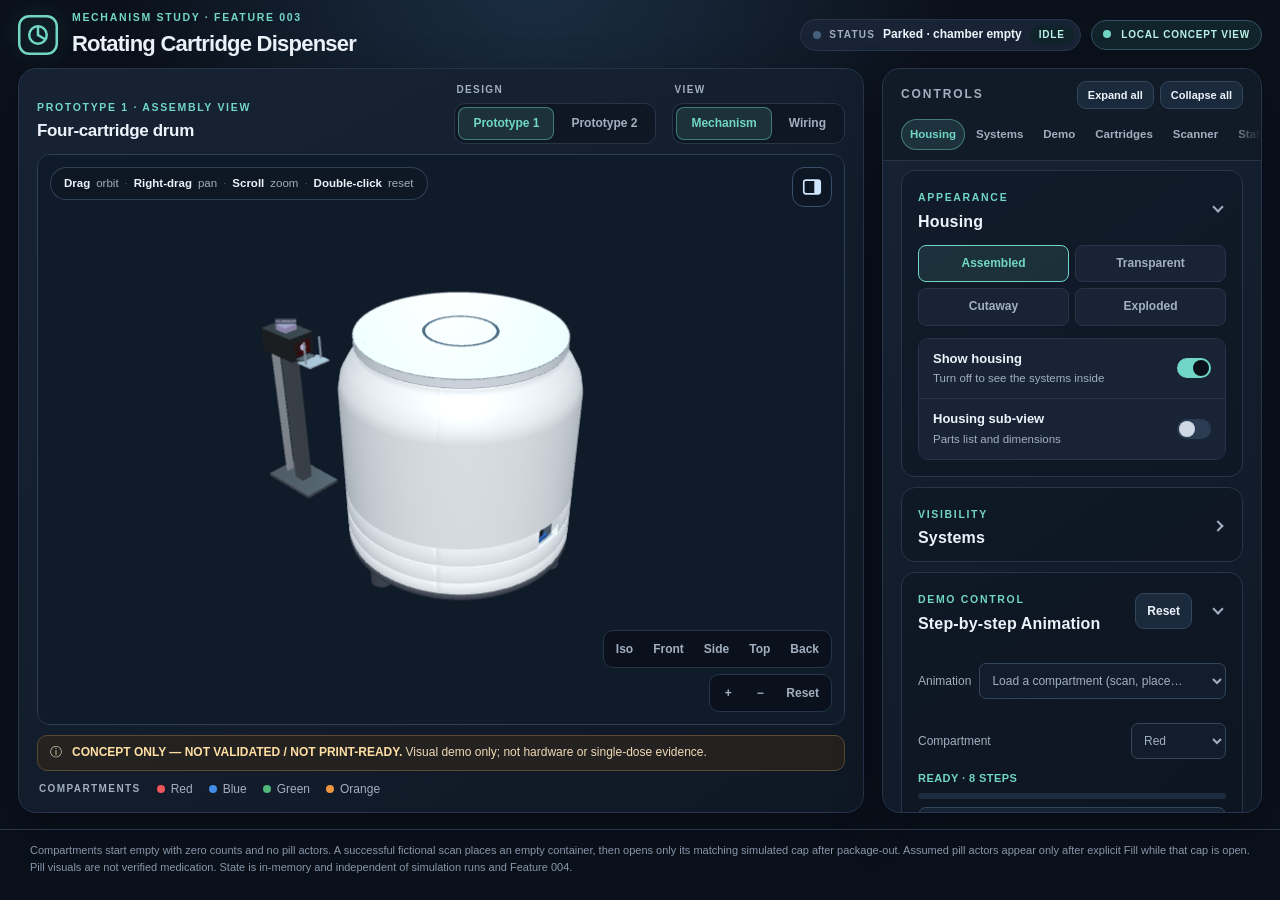
==== docs/visualizer/index.html @ a30efc35 "Refactor ring magazine UI and functionality - Removed the pocket size slider and associated elements" ====
<!doctype html>
<html lang="en">
<head>
  <meta charset="utf-8">
  <meta name="viewport" content="width=device-width, initial-scale=1">
  <meta name="theme-color" content="#101725">
  <title>Rotating Cartridge Dispenser — Concept Viewer</title>
  <link rel="stylesheet" href="styles.css">
  <link rel="stylesheet" href="overrides.css">
  <link rel="stylesheet" href="ui-polish.css">
  <script defer src="vendor/three-r128.min.js"></script>
  <script defer src="concept-data.js"></script>
  <script defer src="dimension-annotations.js"></script>
  <script defer src="demo-controller.js"></script>
  <script defer src="rotation-spec.js"></script>
  <script defer src="wiring-spec.js"></script>
  <script defer src="wiring-model.js"></script>
  <script defer src="wiring-3d.js"></script>
  <script defer src="wiring-layout3d.js"></script>
  <script defer src="ring-magazine.js"></script>
  <script defer src="reference-look.js"></script>
  <script defer src="app.js"></script>
  <script defer src="step-animations.js"></script>
  <script defer src="ring-ui.js"></script>
  <script defer src="ui-nav.js"></script>
</head>
<body>
  <header class="topbar">
    <div class="brand">
      <svg class="brand-mark" viewBox="0 0 32 32" aria-hidden="true"><rect x="1" y="1" width="30" height="30" rx="8" fill="none" stroke="currentColor" stroke-width="2"/><circle cx="16" cy="16" r="7" fill="none" stroke="currentColor" stroke-width="2"/><path d="M16 9v7l5 3" fill="none" stroke="currentColor" stroke-width="2" stroke-linecap="round"/></svg>
      <div><p class="eyebrow">MECHANISM STUDY · FEATURE 003</p><h1>Rotating Cartridge Dispenser</h1></div>
    </div>
    <div class="topbar-status">
      <span id="topStatus" class="status-chip" role="status" aria-label="Live simulation status"><i></i><span class="chip-label">Status</span><b id="topPhase">Parked</b><em id="topBusy">IDLE</em></span>
      <span class="live-badge"><i></i> LOCAL CONCEPT VIEW</span>
    </div>
  </header>
  <main class="layout">
    <section class="viewer card" aria-label="Interactive 3D dispenser scene">
      <div class="scene-heading"><div class="scene-title"><span class="eyebrow" id="protoEyebrow">PROTOTYPE 1 · ASSEMBLY VIEW</span><h2 id="protoTitle">Four-cartridge drum</h2></div><div class="scene-switches"><div class="switch-block"><span class="seg-caption" id="capDesign">Design</span><div class="seg-group proto-tabs" role="radiogroup" aria-labelledby="capDesign">
          <label class="seg"><input type="radio" name="designOpt" value="legacy" checked autocomplete="off"><span>Prototype 1</span></label>
          <label class="seg"><input type="radio" name="designOpt" value="ring" autocomplete="off"><span>Prototype 2</span></label>
        </div></div><div class="switch-block"><span class="seg-caption" id="capView">View</span><div class="seg-group view-modes" role="radiogroup" aria-labelledby="capView">
          <label class="seg"><input type="radio" name="viewMode" value="mechanism" checked autocomplete="off"><span>Mechanism</span></label>
          <label class="seg"><input type="radio" name="viewMode" value="wiring" autocomplete="off"><span>Wiring</span></label>
        </div></div></div></div>
      <div id="sceneHost" class="scene-host" role="img" aria-label="Three-dimensional concept showing four colored cartridges around a rotating drum">
        <span class="scene-hint" id="sceneHint"><b>Drag</b> orbit <i>·</i> <b>Right-drag</b> pan <i>·</i> <b>Scroll</b> zoom <i>·</i> <b>Double-click</b> reset</span>
        <button id="controlsToggle" class="view-toggle" type="button" aria-pressed="false" aria-label="Hide controls" title="Hide controls">
          <svg class="icon-hide" viewBox="0 0 24 24" aria-hidden="true"><rect x="3" y="4.5" width="18" height="15" rx="2.5" fill="none" stroke="currentColor" stroke-width="1.8"/><path d="M14.5 4.5h4.5a2 2 0 0 1 2 2v11a2 2 0 0 1-2 2h-4.5z" fill="currentColor"/></svg>
          <svg class="icon-show" viewBox="0 0 24 24" aria-hidden="true"><path d="M4 9V4h5M20 9V4h-5M4 15v5h5M20 15v5h-5" fill="none" stroke="currentColor" stroke-width="2" stroke-linecap="round" stroke-linejoin="round"/></svg>
        </button>
        <div id="camTools" class="cam-tools" role="toolbar" aria-label="Camera">
          <div class="cam-group" role="group" aria-label="Viewpoint">
            <button type="button" data-cam="iso" title="Isometric (1)">Iso</button>
            <button type="button" data-cam="front" title="Front (2)">Front</button>
            <button type="button" data-cam="side" title="Side (3)">Side</button>
            <button type="button" data-cam="top" title="Top (4)">Top</button>
            <button type="button" data-cam="back" title="Back (5)">Back</button>
          </div>
          <div class="cam-group" role="group" aria-label="Zoom">
            <button type="button" data-cam="in" title="Zoom in (+)" aria-label="Zoom in">+</button>
            <button type="button" data-cam="out" title="Zoom out (-)" aria-label="Zoom out">&minus;</button>
            <button type="button" data-cam="reset" title="Reset view (0)">Reset</button>
          </div>
        </div>
        <div id="wiringHud" class="wiring-hud" hidden>
          <div class="hud-head"><strong>ESP32-S3 wiring</strong><span id="wiringHudNote" class="hud-note"></span><button id="wiringHudToggle" class="hud-toggle" type="button" aria-expanded="true" aria-label="Collapse wiring panel" title="Collapse">&#9662;</button></div>
          <div class="hud-toggles">
            <label><input id="wireSignal" type="checkbox" checked autocomplete="off"> Signals</label>
            <label><input id="wireMotor" type="checkbox" checked autocomplete="off"> Motor cable</label>
            <label><input id="wirePower" type="checkbox" checked autocomplete="off"> 5 V / GND</label>
          </div>
          <ul id="wiringHudRows" class="hud-rows"></ul>
          <p class="hud-foot">Red +5 V · grey GND · hall OUT also has a 10 kΩ pull-up to 3V3</p>
        </div>
        <iframe id="wiringFrame" class="wiring-frame" title="Wiring diagram, live from the 3D viewer" hidden></iframe>
        <div id="webglFallback" class="fallback" hidden><strong>WebGL is unavailable</strong><p>Enable hardware acceleration or use a browser/device with WebGL support. The demo controls remain available, but the 3D scene cannot be rendered.</p></div>
      </div>
      <div class="concept-notice"><span aria-hidden="true">ⓘ</span><span><strong>CONCEPT ONLY — NOT VALIDATED / NOT PRINT-READY.</strong> Visual demo only; not hardware or single-dose evidence.</span></div>
      <div class="legend" aria-label="Supported empty compartment colors"><span><i class="dot red"></i>Red</span><span><i class="dot blue"></i>Blue</span><span><i class="dot green"></i>Green</span><span><i class="dot orange"></i>Orange</span></div>
    </section>
    <aside class="panel card" id="controlPanel" data-active="view" aria-label="Demo controls and status">
      <div class="panel-bar">
        <span class="panel-bar-title">Controls</span>
        <span class="panel-bar-actions"><button id="panelExpand" class="quiet-button" type="button">Expand all</button><button id="panelCollapse" class="quiet-button" type="button">Collapse all</button></span>
        <nav id="panelNav" class="panel-nav" aria-label="Jump to a control section"></nav>
      </div>
      <section class="control-section wiring-panel" id="wiringPanel" data-nav="Wiring" hidden>
        <div class="section-title"><div><span class="eyebrow">WIRING</span><h2>Systems</h2></div></div>
        <div class="seg-group wiring-styles" role="radiogroup" aria-label="Wiring view">
          <label class="seg"><input type="radio" name="wiringStyle" value="wiring3d" checked autocomplete="off"><span>In place 3D</span></label>
          <label class="seg"><input type="radio" name="wiringStyle" value="wiringlayout" autocomplete="off"><span>Layout 3D</span></label>
          <label class="seg"><input type="radio" name="wiringStyle" value="wiring2d" autocomplete="off"><span>2D diagram</span></label>
        </div>
        <div class="sys-toolbar"><span class="sys-hint">Choose the systems to follow</span><span class="sys-actions"><button id="wiringAll" class="quiet-button" type="button">All</button><button id="wiringNone" class="quiet-button" type="button">None</button></span></div>
        <div id="wiringSystems" class="sys-list" role="group" aria-label="Systems"></div>
        <div class="switch-list">
          <label class="switch-row" hidden><span><strong>Hide other wires</strong><small>On: unpicked wires disappear · Off: they stay faint. Parts always stay in place</small></span><input id="wiringHide" class="switch" type="checkbox" autocomplete="off" checked></label>
        </div>
      </section>
      <section class="control-section wiring-panel" id="wiringPins" data-nav="Pins" hidden>
        <div class="section-title"><div><span class="eyebrow">WIRING</span><h2>Pin table</h2></div><span id="wiringTableCount" class="count-badge"></span></div>
        <div class="pin-table-wrap"><table class="pin-table"><thead><tr><th>Pin</th><th>Signal</th><th>Connects to</th><th>Live</th></tr></thead><tbody id="pinTableRows"></tbody></table></div>
        <p class="small-note">Pins of the ticked systems only; the ESP32's power pins belong to Power supply. ASSUMED / NOT VALIDATED.</p>
      </section>
      <section class="control-section housing-section" data-nav="Housing">
        <div class="section-title"><div><span class="eyebrow">APPEARANCE</span><h2>Housing</h2></div></div>
        <div class="seg-group" role="radiogroup" aria-label="Housing view">
          <label class="seg"><input type="radio" name="housingModeOpt" value="assembled" checked autocomplete="off"><span>Assembled</span></label>
          <label class="seg"><input type="radio" name="housingModeOpt" value="transparent" autocomplete="off"><span>Transparent</span></label>
          <label class="seg"><input type="radio" name="housingModeOpt" value="cutaway" autocomplete="off"><span>Cutaway</span></label>
          <label class="seg"><input type="radio" name="housingModeOpt" value="exploded" autocomplete="off"><span>Exploded</span></label>
        </div>
        <div class="switch-list">
          <label class="switch-row"><span><strong>Show housing</strong><small>Turn off to see the systems inside</small></span><input id="housingVisible" class="switch" type="checkbox" checked autocomplete="off"></label>
          <label class="switch-row"><span><strong>Housing sub-view</strong><small>Parts list and dimensions</small></span><input id="housingOnlyToggle" class="switch" type="radio" name="subsystemView" autocomplete="off"></label>
        </div>
      </section>
      <section class="control-section ring-section" id="ringSection" data-nav="Ring" hidden>
        <div class="section-title"><div><span class="eyebrow" id="ringSectionEyebrow">PROTOTYPE 2</span><h2 id="ringSectionTitle">Ring magazine</h2></div></div>
        <div id="ringTools">
          <details class="how-details"><summary>How a ring turns</summary><p class="small-note">The stepper under the floor swings one arm. A carriage on the arm (servo S1) slides to the chosen ring and servo S2 lifts the pin up through that ring's curved slot in the floor, into a sealed channel under the ring's inner rim, never into a pill pocket. The pin pushes a drive tooth hanging under a divider and the ring rolls on its four balls, centred by PTFE-lined walls and clamped by its own lock pad when idle. The fixed pocket floor has no holes under the pockets, so each divider slides its pill (standing on edge, any size or shape) across the floor until it drops through the one exit hole into one chute and one cup. Refill goes through that ring's small hatch, so no ring is ever removed. ASSUMED / NOT VALIDATED.</p></details>
          <p id="pocketInfo" class="small-note"></p>
          <div class="switch-list">
            <label class="switch-row"><span><strong>Show bearings</strong><small>Fades the rings to 20% so the hub, balls, cage and pin slots show from above</small></span><input id="ringBearings" class="switch" type="checkbox" autocomplete="off"></label>
          </div>
          <p class="sub-title">Weight and stability (assumed masses)</p>
          <div class="readout-grid"><div><span>Total mass</span><strong id="stabMass">-</strong></div><div><span>Centre of mass above table</span><strong id="stabCom">-</strong></div><div><span>Rotating mass (limit 150 g)</span><strong id="stabRot">-</strong></div><div><span>Tips over at</span><strong id="stabTip">-</strong></div></div>
          <p class="sub-title">Refill (small hatch above the ring)</p>
          <button id="ringFillAll" class="primary-button wide" type="button">Refill all rings (one click)</button>
          <p id="ringGuide" class="small-note"></p>
          <div class="button-grid four-col" id="refillRings">
            <button class="color-button red" data-ring="0" type="button">Red</button><button class="color-button blue" data-ring="1" type="button">Blue</button><button class="color-button green" data-ring="2" type="button">Green</button><button class="color-button orange" data-ring="3" type="button">Orange</button>
          </div>
          <div class="rotation-buttons">
            <button id="ringOpenLid" class="secondary-button" type="button">Open hatch</button>
            <button id="ringLoad" class="secondary-button" type="button">Pour 1 pill</button>
            <button id="ringFill" class="secondary-button" type="button">Fill this ring</button>
            <button id="ringCloseLid" class="secondary-button" type="button">Close hatch</button>
          </div>
          <p id="ringRefillNote" class="small-note" aria-live="polite"></p>
        </div>
      </section>
      <section class="control-section systems-section" data-nav="Systems">
        <div class="section-title"><div><span class="eyebrow">VISIBILITY</span><h2>Systems</h2></div></div>
        <div class="switch-list">
          <label class="switch-row flip"><input id="mechanismToggle" type="checkbox" checked> Subsystem 1: Dispensing mechanism</label>
          <label class="switch-row flip sub"><input id="rotationOnlyToggle" type="radio" name="subsystemView" autocomplete="off"> Rotation mechanism</label>
          <label class="switch-row flip sub"><input id="mountOnlyToggle" type="radio" name="subsystemView" autocomplete="off"> Stepper mount</label>
          <label class="switch-row flip sub"><input id="compartmentOnlyToggle" type="radio" name="subsystemView" autocomplete="off"> Compartments &amp; decks</label>
          <label class="switch-row flip"><input id="scannerSubsystemToggle" type="checkbox" checked> Subsystem 2: Barcode scanner</label>
          <label class="switch-row flip"><input id="labelsToggle" type="checkbox" checked> Show labels</label>
          <label class="switch-row flip"><input id="dimensionsToggle" type="checkbox"> Show dimensions</label>
        </div>
        <input id="capsToggle" type="checkbox" checked hidden>
        <div class="part-filter" role="group" aria-label="Part types">
          <span class="part-filter-title">Part types</span>
          <label><input type="checkbox" name="partType" value="printed" autocomplete="off"> 3D-printed parts</label>
          <label><input type="checkbox" name="partType" value="electronic" autocomplete="off"> Electronic components</label>
        </div>
        <p class="small-note">Tick one or both to keep those parts solid and fade the rest. Nothing ticked shows every part. Deck plates, standoffs, bearings, screws and springs count as hardware.</p>
        <div id="printGroups" class="print-groups" hidden>
          <ul id="printGroupsList" class="rotation-parts"></ul>
          <p id="printJobInfo" class="small-note"></p>
          <button id="printPlatesBtn" class="secondary-button" type="button" aria-pressed="false">Show print plates</button>

          <div id="printDownloads" class="print-downloads">
            <div class="dl-head"><strong>Print files</strong><span class="dl-badge">STL &middot; mm</span></div>
            <p class="dl-note">Regenerated for the current flask design: round deck, S1/S2 levers, base tray with separate feet. Each part lists its supports, thin walls and fits in the manifest.</p>
            <p class="dl-warn"><b>NOT VALIDATED &middot; NOT PRINT-READY.</b> Nothing was printed or measured. Most parts need supports or bridging (listed per part in the manifest). Print the test coupons first.</p>
            <ul class="download-list">
              <li data-job="drum" data-coupons="C-2 C-3 C-6 C-7"><a class="dl-link" href="print/drum.stl" download><span class="dl-name">Drum</span><span class="dl-qty">&times;1</span></a></li>
              <li data-job="platform" data-coupons="C-1 C-5"><a class="dl-link" href="print/housing-platform.stl" download><span class="dl-name">Housing deck <em>print flipped</em></span><span class="dl-qty">&times;1</span></a></li>
              <li data-job="mount" data-coupons="C-4 C-5"><a class="dl-link" href="print/stepper-mount.stl" download><span class="dl-name">Stepper mount</span><span class="dl-qty">&times;1</span></a></li>
              <li data-job="base" data-coupons="C-4"><a class="dl-link" href="print/base-tray.stl" download><span class="dl-name">Base tray</span><span class="dl-qty">&times;1</span></a></li>
              <li data-job="feet" data-coupons=""><a class="dl-link" href="print/tray-foot.stl" download><span class="dl-name">Tray foot</span><span class="dl-qty">&times;3</span></a></li>
              <li data-job="shell" data-coupons=""><a class="dl-link" href="print/cylindrical-shell-right.stl" download><span class="dl-name">Cylindrical shell, right</span><span class="dl-qty">&times;1</span></a></li>
              <li data-job="shell" data-coupons=""><a class="dl-link" href="print/cylindrical-shell-back.stl" download><span class="dl-name">Cylindrical shell, back</span><span class="dl-qty">&times;1</span></a></li>
              <li data-job="shell" data-coupons=""><a class="dl-link" href="print/cylindrical-shell-left.stl" download><span class="dl-name">Cylindrical shell, left</span><span class="dl-qty">&times;1</span></a></li>
              <li data-job="lid" data-coupons=""><a class="dl-link" href="print/service-lid.stl" download><span class="dl-name">Service lid <em>print flipped</em></span><span class="dl-qty">&times;1</span></a></li>
              <li data-job="bracket" data-coupons=""><a class="dl-link" href="print/station-bracket.stl" download><span class="dl-name">Station bracket <em>print flipped</em></span><span class="dl-qty">&times;1</span></a></li>
              <li data-job="pin-lever" data-coupons="C-2"><a class="dl-link" href="print/pin-lever.stl" download><span class="dl-name">Pin lever</span><span class="dl-qty">&times;1</span></a></li>
              <li data-job="tongue-lever" data-coupons="C-2"><a class="dl-link" href="print/tongue-lever.stl" download><span class="dl-name">Tongue lever</span><span class="dl-qty">&times;1</span></a></li>
              <li data-job="tongue" data-coupons=""><a class="dl-link" href="print/tongue-gate.stl" download><span class="dl-name">Tongue gate</span><span class="dl-qty">&times;1</span></a></li>
              <li data-job="cam" data-coupons=""><a class="dl-link" href="print/pin-cam.stl" download><span class="dl-name">Pin cam <em>needs a support</em></span><span class="dl-qty">&times;1</span></a></li>
              <li data-job="cartridge" data-coupons="C-1"><a class="dl-link" href="print/cartridge.stl" download><span class="dl-name">Cartridge</span><span class="dl-qty">&times;4</span></a></li>
              <li data-job="cap" data-coupons=""><a class="dl-link" href="print/cap.stl" download><span class="dl-name">Cap</span><span class="dl-qty">&times;4</span></a></li>
              <li data-job="blade" data-coupons=""><a class="dl-link" href="print/slide-blade.stl" download><span class="dl-name">Slide blade</span><span class="dl-qty">&times;4</span></a></li>
            </ul>
            <strong id="printCouponsTitle" class="dl-sub">Test coupons &middot; print these first</strong>
            <ul class="download-list">
              <li data-coupon="C-1"><a class="dl-link coupon" href="print/coupon-c1-bearing-seat.stl" download><span class="dl-name"><i>C-1</i>Bearing seat</span></a></li>
              <li data-coupon="C-2"><a class="dl-link coupon" href="print/coupon-c2-rod-fit.stl" download><span class="dl-name"><i>C-2</i>Rod fit</span></a></li>
              <li data-coupon="C-3"><a class="dl-link coupon" href="print/coupon-c3-magnet-pocket.stl" download><span class="dl-name"><i>C-3</i>Magnet pocket</span></a></li>
              <li data-coupon="C-4"><a class="dl-link coupon" href="print/coupon-c4-mount-joint.stl" download><span class="dl-name"><i>C-4</i>Mount joint</span></a></li>
              <li data-coupon="C-5"><a class="dl-link coupon" href="print/coupon-c5-column-socket.stl" download><span class="dl-name"><i>C-5</i>Column socket</span></a></li>
              <li data-coupon="C-6"><a class="dl-link coupon" href="print/coupon-c6-clip-bend.stl" download><span class="dl-name"><i>C-6</i>Clip bend</span></a></li>
              <li data-coupon="C-7"><a class="dl-link coupon" href="print/coupon-c7-dbore-bond.stl" download><span class="dl-name"><i>C-7</i>D-bore bond</span></a></li>
            </ul>
            <div class="download-all"><a class="dl-btn" href="print/smart-dispenser-print-files.zip" download>All files (zip)</a><a class="dl-btn" href="print/print-manifest.json" download>Manifest</a></div>
            <details class="dl-details"><summary>How to correct the sizes</summary><p>Measure the printed coupons, then edit <code>scripts/print_profile.json</code> and run <code>python3 scripts/export_print_files.py</code> to regenerate the parts.</p></details>
          </div>
        </div>
        <div id="electronicGroups" class="print-groups" hidden>
          <strong class="electronic-title">Electronic components in this view</strong>
          <ul id="electronicList" class="electronic-list"></ul>
        </div>
      </section>
      <section class="control-section demo-section" data-nav="Demo">
        <div class="section-title"><div><span class="eyebrow">DEMO CONTROL</span><h2>Step-by-step Animation</h2></div><button id="resetBtn" class="quiet-button" type="button">Reset</button></div>
        <div id="stepAnim" class="step-anim">
          <label class="range-row" for="stepAnimSelect"><span>Animation</span><select id="stepAnimSelect" autocomplete="off"></select></label>
          <label id="stepAnimColorRow" class="range-row" for="stepAnimColor"><span>Compartment</span><select id="stepAnimColor" autocomplete="off"></select></label>
          <div class="step-progress"><span id="stepAnimCount">Ready</span><div class="step-bar" role="progressbar" aria-label="Animation progress" aria-valuemin="0" aria-valuemax="100" aria-valuenow="0"><i id="stepAnimBar"></i></div></div>
          <ol id="stepAnimSteps" class="step-list"></ol>
          <div class="step-controls">
            <button id="stepAnimBack" class="secondary-button" type="button">Back</button>
            <button id="stepAnimNext" class="primary-button" type="button">Start</button>
            <button id="stepAnimPlay" class="secondary-button" type="button">Play all</button>
            <button id="stepAnimRestart" class="secondary-button" type="button">Restart</button>
          </div>
          <label class="range-row" for="speedRange"><span>Playback speed</span><output id="speedOutput">1.0×</output><input id="speedRange" type="range" min="0.3" max="3" step="0.1" value="1"></label>
          <p id="stepAnimStatus" class="small-note" aria-live="polite"></p>
        </div>
        <p class="sub-title">Request a dispense (full run)</p>
        <div class="button-grid four-col">
          <button class="color-button red" data-dispense="red" type="button">Red</button><button class="color-button blue" data-dispense="blue" type="button">Blue</button><button class="color-button green" data-dispense="green" type="button">Green</button><button class="color-button orange" data-dispense="orange" type="button">Orange</button>
        </div>
        <div class="schedule-row"><label for="scheduleMode">Schedule</label><select id="scheduleMode"><option value="once">Run once</option><option value="repeat">Repeat until loaded inventory is depleted</option></select><button id="scheduleBtn" class="secondary-button" type="button">Run six-request schedule</button></div>
        <div id="rotationPanel" class="rotation-panel" hidden>
          <strong id="rotationPanelTitle">Rotation subsystem preview</strong>
          <div class="rotation-buttons"><button id="rotationSpin90" class="secondary-button" type="button">Index 90°</button><button id="rotationSpin360" class="secondary-button" type="button">Full turn</button><button id="rotationHome" class="secondary-button" type="button">Go home</button></div>
          <label class="range-row" for="rotationFade"><span>Other parts opacity</span><output id="rotationFadeOut">7%</output><input id="rotationFade" type="range" min="0" max="100" step="1" value="7" autocomplete="off"></label>
          <label id="ringFloorRow" class="switch-row" hidden><span><strong>Pocket floor</strong><small>Fixed plate under the rings. Turn off to see the arm and pin under it</small></span><input id="ringFloor" class="switch" type="checkbox" checked autocomplete="off"></label>
          <div class="readout-grid"><div><span>Drum angle</span><strong id="rotAngle">0.0°</strong></div><div><span>Half-steps (nominal 4096/rev)</span><strong id="rotSteps">0</strong></div><div><span>Hall sensor</span><strong id="rotHome">LOW · magnet at home</strong></div></div>
          <div id="removalFlow" class="service-flow" hidden>
            <label class="range-row" for="removalColor"><span>Compartment to remove</span><select id="removalColor"><option value="red">Red</option><option value="blue">Blue</option><option value="green" selected>Green</option><option value="orange">Orange</option></select></label>
            <div class="rotation-buttons"><button id="removalNext" class="secondary-button" type="button">Next step</button><button id="removalRestart" class="secondary-button" type="button">Restart</button></div>
            <label class="range-row" for="bladeSlide"><span>Slide the blade (closed to open)</span><output id="bladeOut">closed</output><input id="bladeSlide" type="range" min="0" max="100" step="1" value="0" autocomplete="off"></label>
            <div class="rotation-buttons"><button id="bladeToggle" class="secondary-button" type="button">Slide blade open</button></div>
            <ol id="removalSteps" class="service-steps"><li>Held on the deck by its clips</li><li>Pull up: the clips flex outward</li><li>Lift straight up and out</li><li>Lower it back: the clips snap over the ledges</li></ol>
            <p id="removalStatus" class="small-note">Concept only (ASSUMED / NOT_VALIDATED): press Next step to see how a compartment comes out.</p>
          </div>
          <ul id="rotationPartsList" class="rotation-parts"></ul>
          <p id="rotationNote" class="small-note">Other parts are ghosted. Click a part in the list or in the 3D view to show only its label; click it again to show all labels. Printed/bought labels, step count and sensor state are ASSUMED / NOT_VALIDATED concept values. The preview adds to the demo drum angle only while idle and never changes controller state.</p>
        </div>
        <label id="dimensionCategoryRow" class="dimension-category-row" for="dimensionCategory" hidden><span>Dimension group</span><select id="dimensionCategory"><option value="assembly">Assembly overview</option><option value="cartridge-channel-cap-red">Red cartridge/channel/cap</option><option value="cartridge-channel-cap-blue">Blue cartridge/channel/cap</option><option value="cartridge-channel-cap-green">Green cartridge/channel/cap</option><option value="cartridge-channel-cap-orange">Orange cartridge/channel/cap</option><option value="upper-blade-red">Red upper blade</option><option value="upper-blade-blue">Blue upper blade</option><option value="upper-blade-green">Green upper blade</option><option value="upper-blade-orange">Orange upper blade</option><option value="lower-tongue">Shared lower tongue</option><option value="pin-slot">Engagement pin</option><option value="pin-slot-red">Red pin slot</option><option value="actuator-linkage">Actuator linkage</option><option value="outlet-tray">Outlet &amp; tray</option></select></label>
        <p class="dimension-disclosure">Each 3D dimension has a measurement segment and its own guide line to the feature. Choose one group at a time to reduce clutter; provenance and caveats are listed here. Values are NOT VALIDATED or manufacturing tolerances. Missing dimensions remain unspecified.</p>
        <div id="dimensionDetails" class="dimension-details" hidden aria-live="polite"></div>
      </section>
      <section class="control-section cartridges-section" data-nav="Cartridges">
        <div class="section-title"><div><span class="eyebrow">EMPTY COMPARTMENTS · SCAN TO LOAD</span><h2>Cartridges &amp; caps</h2></div></div>
        <div id="cartridgeControls" class="cartridge-list"></div>
      </section>
      <section class="control-section scan-section" data-nav="Scanner">
        <div class="section-title"><div><span class="eyebrow">PACKAGE SCAN DEMO</span><h2>Barcode fixtures</h2></div></div>
        <p class="small-note">Starts with four empty compartments and zero pill actors. A unique RED/BLUE/GREEN/ORANGE fixture places an empty fictional container into its same-color slot; after package-out, only that lid opens. Rescan that matching code when the container has zero pills to reopen it for Fill, without placing another container. The single invalid-container example is refused and places nothing.</p>
        <div class="scanner-component-list" aria-label="Barcode scanner components shown in the main simulation"><strong>Scanner subsystem in the main scene</strong><span>Reader housing + optical point</span><span>Container guide rails</span><span>Fictional barcode package</span><span>Scan beam + local fixture status</span><span>Selected compartment cap</span></div>
        <div id="barcodeControls" class="barcode-list"></div>
        <p id="loadingNotice" class="small-note">All four supported compartments are empty, count zero, closed, and locked. No pill actors are shown; failed scans place nothing.</p>
      </section>
      <section class="control-section status-section" data-nav="Status" aria-live="polite" aria-atomic="false">
        <div class="section-title"><div><span class="eyebrow">LIVE STATUS</span><h2 id="phaseLabel">Parked</h2></div><span id="busyBadge" class="status-pill">IDLE</span></div>
        <div class="readout-grid"><div><span>Crank</span><strong id="servoStatus">180°</strong></div><div><span>Pin</span><strong id="pinStatus">UP</strong></div><div><span>Blade tip</span><strong id="bladeStatus">−5.2 mm</strong></div><div><span>Tongue edge</span><strong id="tongueStatus">+5.7 mm</strong></div><div><span>Tray</span><strong id="trayStatus">0 visual pills</strong></div><div><span>Actor</span><strong id="actorStatus">None — chamber empty</strong></div><div><span>Scanner</span><strong id="scannerStatus">Idle</strong></div></div>
        <div id="inventoryStatus" class="inventory-status"></div>
        <p id="scheduleStatus" class="small-note">Schedule: idle</p>
        <p id="scanStatus" class="small-note">Scanner ready.</p>
        <p id="rejectionStatus" class="rejection" role="status"></p>
      </section>
    </aside>
  </main>
  <footer>Compartments start empty with zero counts and no pill actors. A successful fictional scan places an empty container, then opens only its matching simulated cap after package-out. Assumed pill actors appear only after explicit Fill while that cap is open. Pill visuals are not verified medication. State is in-memory and independent of simulation runs and Feature 004.</footer>
</body>
</html>
---- docs/visualizer/styles.css ----
/* Offline app styles; deliberately no external imports. */
/* The main scanner/loading demo's supported palette is RED/BLUE/GREEN/ORANGE. */
/* The main scanner/loading demo's supported palette is RED/BLUE/GREEN/ORANGE. */
.green{--tone:#51b879}.orange{--tone:#ef963f}.dot.green{background:#51b879}.dot.orange{background:#ef963f}.inventory-chip i.green{background:#51b879}.inventory-chip i.orange{background:#ef963f}.scanner-component-list{display:grid;gap:4px;padding:10px 12px;margin:8px 0;border:1px solid #2b3a4f;border-radius:9px;background:#101a28;color:#b8c4d2;font-size:10px}.scanner-component-list strong{color:#ded5f4}.scanner-component-list span:before{content:'• ';color:#b99af7}.barcode-button.invalid-container-fixture{border-color:#a879e8;color:#d7b9ff}.barcode-button.invalid-container-fixture:hover{background:#302243}
.dimension-disclosure{margin:4px 0 0;color:#a1afc1;font-size:10px;line-height:1.35}.toggle-row label:has(#dimensionsToggle){color:#d6c7f4}.dimension-category-row{display:flex;align-items:center;gap:10px;margin-top:8px;color:#d6c7f4;font-size:11px}.dimension-category-row[hidden]{display:none}.dimension-category-row select{min-width:0;max-width:100%;padding:7px 9px;border:1px solid var(--line);border-radius:8px;background:var(--panel2);color:var(--text);font-size:11px}.dimension-details:not([hidden]){display:grid;grid-template-columns:repeat(2,minmax(0,1fr));gap:6px;margin-top:8px;max-height:220px;overflow:auto;padding-right:3px}.dimension-detail{min-width:0;padding:7px 8px;border:1px solid #33425a;border-radius:8px;background:#101a28}.dimension-detail strong{display:block;color:#b8f8ff;font-size:10px}.dimension-value{margin-top:2px;color:#f1f5fa;font-size:11px;font-weight:700;font-variant-numeric:tabular-nums}.dimension-source{margin-top:2px;color:#d6c7f4;font-size:9px;font-weight:700}.dimension-detail small{display:block;margin-top:2px;color:#a1afc1;font-size:9px;line-height:1.25;overflow-wrap:anywhere}@media(max-width:520px){.dimension-details:not([hidden]){grid-template-columns:1fr;max-height:180px}}
:root{color-scheme:dark;--bg:#0b111b;--panel:#131d2b;--panel2:#182436;--line:#26354a;--text:#edf3fa;--muted:#a1afc1;--accent:#71d6c6;--red:#ef555c;--blue:#438de8;--green:#51b879;--orange:#ef963f;font:15px/1.45 -apple-system,BlinkMacSystemFont,"Segoe UI",sans-serif}*{box-sizing:border-box}body{margin:0;min-height:100vh;background:radial-gradient(ellipse at 42% -10%,#1c3046 0,transparent 40%),var(--bg);color:var(--text)}button,input,select{font:inherit}button,select{color:inherit}button{cursor:pointer}.topbar{max-width:1500px;margin:auto;padding:26px 30px 22px;display:flex;justify-content:space-between;align-items:center;gap:16px}.topbar h1{font-size:clamp(23px,3vw,34px);letter-spacing:-.035em;margin:3px 0 0}.eyebrow{font-size:10px;letter-spacing:.16em;color:var(--accent);font-weight:800;margin:0}.live-badge,.status-pill{border:1px solid #355064;background:#12242b;color:#b8f2e6;border-radius:99px;padding:7px 11px;font-size:10px;font-weight:800;letter-spacing:.08em;white-space:nowrap}.live-badge i,.dot{display:inline-block;width:8px;height:8px;border-radius:50%;background:var(--accent);margin-right:7px}.layout{max-width:1500px;padding:0 30px 24px;margin:auto;display:grid;grid-template-columns:minmax(0,1.45fr) minmax(370px,.9fr);gap:18px;align-items:start}.card{background:linear-gradient(145deg,rgba(23,35,52,.97),rgba(15,24,37,.98));border:1px solid var(--line);border-radius:18px;box-shadow:0 18px 45px #02060d66}.viewer{padding:20px;position:sticky;top:16px}.scene-heading,.section-title{display:flex;justify-content:space-between;align-items:center;gap:12px}.scene-heading h2,.section-title h2{font-size:17px;margin:3px 0 0;letter-spacing:-.02em}.scene-hint{font-size:11px;color:var(--muted)}.scene-host{height:min(68vh,690px);min-height:430px;margin:14px 0 12px;overflow:hidden;border:1px solid #2c4056;border-radius:13px;background:radial-gradient(ellipse at center,#253b52,#111c2a 67%,#0e1723);position:relative;touch-action:none}.scene-host canvas{display:block;width:100%;height:100%;outline:none}.fallback{position:absolute;inset:0;display:grid;align-content:center;justify-items:center;text-align:center;padding:30px;color:var(--text);background:#101a28}.fallback strong{font-size:20px}.fallback p{max-width:440px;color:var(--muted)}.concept-notice{display:flex;gap:10px;padding:11px 13px;border:1px solid #66513a;background:#2d261d;border-radius:10px;font-size:11px;line-height:1.55;color:#f0d9b7}.concept-notice strong{color:#ffdfa3}.legend{display:flex;gap:19px;flex-wrap:wrap;padding:14px 2px 1px;color:var(--muted);font-size:11px}.dot{margin:0 6px 0 0;vertical-align:middle}.red{--tone:var(--red)}.blue{--tone:var(--blue)}.dot.red{background:var(--red)}.dot.blue{background:var(--blue)}.panel{padding:4px 18px}.control-section{padding:17px 0;border-bottom:1px solid var(--line)}.control-section:last-child{border:0}.section-title{margin-bottom:12px}.quiet-button,.secondary-button,.color-button,.mini-button{border:1px solid #34465c;background:#1a293c;border-radius:8px;padding:8px 11px;transition:background .15s,border-color .15s,transform .15s}.quiet-button:hover,.secondary-button:hover,.mini-button:hover{background:#253a52;border-color:#56708c}.quiet-button{font-size:11px}.button-grid{display:grid;gap:8px}.four-col{grid-template-columns:repeat(4,1fr)}.color-button{border-color:color-mix(in srgb,var(--tone) 55%,#34465c);background:color-mix(in srgb,var(--tone) 15%,#172334);color:#fff;font-weight:750}.color-button:hover{background:color-mix(in srgb,var(--tone) 30%,#172334);transform:translateY(-1px)}.schedule-row{margin-top:11px;display:grid;grid-template-columns:auto minmax(100px,1fr) auto;align-items:center;gap:8px;font-size:11px;color:var(--muted)}select{background:#121d2b;border:1px solid #34465c;border-radius:7px;padding:8px;min-width:0}.secondary-button{font-size:11px;font-weight:700}.range-row{display:grid;grid-template-columns:1fr auto;gap:8px;align-items:center;margin-top:16px;font-size:11px;color:var(--muted)}.range-row output{color:var(--accent);font-weight:800}.range-row input{grid-column:1/-1;width:100%;accent-color:var(--accent)}.toggle-row{display:flex;gap:20px;margin-top:12px;font-size:11px;color:var(--muted)}input[type=checkbox]{accent-color:var(--accent);vertical-align:-2px}.cartridge-list,.barcode-list{display:grid;gap:8px}.cartridge-row{display:grid;grid-template-columns:minmax(85px,1fr) auto auto;align-items:center;gap:7px;padding:8px 9px;background:#111b29;border:1px solid #243449;border-radius:9px}.cartridge-name{font-size:12px;font-weight:750}.cartridge-meta{display:block;font-size:10px;color:var(--muted);font-weight:400}.mini-button{padding:6px 8px;font-size:10px}.mini-button:focus-visible,button:focus-visible,select:focus-visible,input:focus-visible{outline:2px solid #91f0de;outline-offset:2px}.barcode-list{grid-template-columns:1fr 1fr}.barcode-button{text-align:left;font-variant-numeric:tabular-nums;font-size:10px}.small-note{font-size:10px;color:var(--muted);margin:0 0 8px}.status-pill{font-size:9px}.readout-grid{display:grid;grid-template-columns:repeat(3,1fr);gap:7px}.readout-grid div{padding:9px;background:#101a28;border:1px solid #233247;border-radius:8px;min-width:0}.readout-grid span{display:block;color:var(--muted);font-size:9px;text-transform:uppercase;letter-spacing:.07em}.readout-grid strong{display:block;font-size:12px;margin-top:3px;white-space:nowrap;overflow:hidden;text-overflow:ellipsis}.inventory-status{display:grid;grid-template-columns:repeat(2,1fr);gap:6px;margin-top:8px}.inventory-chip{padding:7px 8px;background:#101a28;border-radius:7px;font-size:10px;color:#dbe5f0}.inventory-chip i{display:inline-block;width:7px;height:7px;background:var(--tone);border-radius:50%;margin-right:6px}.rejection{color:#ffbf87;min-height:15px;font-size:10px;margin:8px 0 0}footer{max-width:1500px;padding:0 30px 25px;margin:auto;color:#8797aa;font-size:10px}button:disabled{opacity:.5;cursor:not-allowed}@media(max-width:1020px){.layout{grid-template-columns:minmax(0,1fr) minmax(340px,.85fr);padding-inline:18px}.topbar{padding-inline:18px}.viewer{padding:15px}.scene-host{height:58vh;min-height:380px}}@media(max-width:760px){.topbar{padding:19px 15px 15px;align-items:flex-start}.topbar h1{font-size:23px}.live-badge{font-size:8px;padding:6px 8px}.layout{display:flex;flex-direction:column;padding:0 12px 17px;gap:12px}.viewer,.panel{width:100%}.viewer{position:static;padding:13px}.scene-heading h2{font-size:16px}.scene-hint{font-size:9px}.scene-host{height:54vh;min-height:340px;max-height:520px;margin-top:10px}.panel{padding-inline:14px}.control-section{padding:14px 0}.schedule-row{grid-template-columns:1fr 1fr}.schedule-row label{grid-column:1}.schedule-row select{grid-column:2}.schedule-row button{grid-column:1/-1}footer{padding:0 15px 20px}.concept-notice{font-size:10px}}@media(max-width:390px){.four-col{gap:5px}.color-button{padding:8px 4px;font-size:12px}.scene-host{min-height:310px}.cartridge-row{grid-template-columns:minmax(80px,1fr) auto auto;gap:5px}.mini-button{padding:6px 5px;font-size:9px}.readout-grid{grid-template-columns:repeat(2,1fr)}}@media(prefers-reduced-motion:reduce){*,*::before,*::after{scroll-behavior:auto!important;transition-duration:.01ms!important}}
---- docs/visualizer/overrides.css ----
/* Native hidden state must win over the visual fallback layout. */
[hidden] {
  display: none !important;
}

#sceneHost canvas {
  position: absolute;
  inset: 0;
  z-index: 0;
}

#webglFallback {
  z-index: 2;
}

.toggle-row {
  flex-wrap: wrap;
  row-gap: 8px;
}

.scanner-component-list {
  display: grid;
  grid-template-columns: repeat(2, minmax(0, 1fr));
  gap: 6px 10px;
  margin: 10px 0 12px;
  padding: 10px;
  border: 1px solid #2c3d52;
  border-radius: 10px;
  background: #101a28;
  color: #aab7c8;
  font-size: 10px;
}

.scanner-component-list strong {
  grid-column: 1 / -1;
  color: #e5d8ff;
  font-size: 10px;
}

.scanner-component-list span::before {
  content: "•";
  margin-right: 6px;
  color: #b99af7;
}

@media (max-width: 520px) {
  .scanner-component-list {
    grid-template-columns: 1fr;
  }
}

.mini-button:disabled {
  cursor: not-allowed;
  opacity: 0.48;
}

.barcode-button {
  min-height: 36px;
  overflow-wrap: anywhere;
  text-align: left;
}

.toggle-row > label {
  flex-basis: 100%;
}

.toggle-row > label:has(input:disabled) {
  opacity: 0.45;
  cursor: not-allowed;
}

.toggle-sub {
  flex-basis: 100%;
  margin-top: -2px;
  padding-left: 22px;
  color: #9fd8ff;
}

.rotation-panel {
  margin: 10px 0 0;
  padding: 10px;
  border: 1px solid #2c4a63;
  border-radius: 10px;
  background: #101a28;
  font-size: 11px;
}

.rotation-buttons {
  display: grid;
  grid-template-columns: repeat(3, minmax(0, 1fr));
  gap: 6px;
  margin: 8px 0;
}

.rotation-parts {
  display: grid;
  grid-template-columns: repeat(2, minmax(0, 1fr));
  gap: 4px 10px;
  margin: 10px 0 6px;
  padding: 0;
  list-style: none;
  color: #c3d0df;
}

.rot-kind {
  display: inline-block;
  min-width: 44px;
  margin-right: 4px;
  padding: 0 5px;
  border-radius: 6px;
  font-size: 9px;
  text-align: center;
  text-transform: uppercase;
  color: #08111b;
}

.rot-kind.printed { background: #4fc3f7; }
.rot-kind.bought { background: #7ee08a; }

.rot-part {
  width: 100%;
  padding: 3px 4px;
  border: 1px solid transparent;
  border-radius: 6px;
  background: none;
  color: inherit;
  font: inherit;
  text-align: left;
  cursor: pointer;
}

.rot-part:hover { border-color: #34465c; }

.dimension-detail[data-dim] {
  cursor: pointer;
  border: 1px solid transparent;
  border-radius: 8px;
}

.dimension-detail[data-dim]:hover,
.dimension-detail[data-dim]:focus-visible,
.dimension-detail[data-dim].selected {
  border-color: #ffb300;
  background: #2a2312;
  outline: none;
}
.rot-part.selected { border-color: #9fd8ff; background: #1a293c; color: #fff; }

@media (max-width: 520px) {
  .rotation-parts { grid-template-columns: 1fr; }
}

/* Fit-to-window layout: the scene takes all free height beside the controls, which scroll inside their own column. */
@media (min-width: 1021px) and (min-height: 620px) {
  body {
    display: flex;
    flex-direction: column;
    height: 100vh;
    min-height: 0;
    overflow: hidden;
  }

  .topbar {
    flex: none;
    max-width: none;
    width: 100%;
    box-sizing: border-box;
    padding: 10px 18px 8px;
  }

  .topbar h1 {
    font-size: 22px;
  }

  .layout {
    flex: 1 1 auto;
    min-height: 0;
    max-width: none;
    width: 100%;
    box-sizing: border-box;
    padding: 0 18px 14px;
    grid-template-columns: minmax(0, 1fr) clamp(380px, 28vw, 460px);
    align-items: stretch;
  }

  .viewer {
    position: static;
    display: flex;
    flex-direction: column;
    min-height: 0;
    padding: 14px 18px;
  }

  .scene-host {
    flex: 1 1 auto;
    height: auto;
    min-height: 0;
    max-height: none;
    margin: 10px 0;
  }

  .panel {
    min-height: 0;
    overflow-y: auto;
  }
}

@media (max-width: 1020px), (max-height: 619px) {
  .scene-host {
    height: 66vh;
    min-height: 420px;
    max-height: none;
  }
}

.view-toggle {
  position: absolute;
  top: 12px;
  right: 12px;
  z-index: 3;
  display: grid;
  place-items: center;
  width: 40px;
  height: 40px;
  padding: 0;
  border: 1px solid #3a5068;
  border-radius: 12px;
  background: rgba(14, 23, 35, 0.82);
  color: #cfe6ff;
  cursor: pointer;
}

.view-toggle:hover,
.view-toggle:focus-visible {
  border-color: #9fd8ff;
  color: #fff;
  outline: none;
}

.view-toggle svg {
  grid-area: 1 / 1;
  width: 22px;
  height: 22px;
}

.view-toggle .icon-show,
body.controls-hidden .view-toggle .icon-hide {
  display: none;
}

body.controls-hidden .view-toggle .icon-show {
  display: block;
}

/* Controls hidden: the whole screen is the 3D simulation. */
body.controls-hidden {
  height: 100vh;
  overflow: hidden;
}

body.controls-hidden > :not(main) {
  display: none;
}

body.controls-hidden .panel,
body.controls-hidden .scene-heading,
body.controls-hidden .legend {
  display: none;
}

body.controls-hidden .layout,
body.controls-hidden .viewer {
  position: fixed;
  inset: 0;
  display: block;
  width: auto;
  max-width: none;
  margin: 0;
  padding: 0;
  border: 0;
  border-radius: 0;
  background: none;
  box-shadow: none;
}

body.controls-hidden .scene-host {
  position: fixed;
  inset: 0;
  width: auto;
  height: auto;
  min-height: 0;
  max-height: none;
  margin: 0;
  border: 0;
  border-radius: 0;
}

/* The concept-only disclosure stays visible as a small badge. */
body.controls-hidden .concept-notice {
  position: fixed;
  left: 12px;
  bottom: 12px;
  z-index: 4;
  max-width: min(560px, 70vw);
  margin: 0;
  padding: 6px 10px;
  font-size: 11px;
}
.rotation-panel [hidden] { display: none !important; }
.service-flow { display: grid; gap: 8px; }
.service-steps { margin: 0; padding-left: 20px; font-size: 12px; }
.service-steps li { opacity: .55; }
.service-steps li.done { opacity: .8; text-decoration: line-through; }
.service-steps li.current { opacity: 1; font-weight: 700; }

.step-anim { display: grid; gap: 8px; margin-bottom: 4px; }
.step-anim select option:disabled { color: #7d8a9c; }
.sub-title { margin: 10px 0 4px; font-size: 12px; font-weight: 700; color: var(--muted); letter-spacing: .04em; text-transform: uppercase; }

.primary-button { border: 1px solid #5fcfbd; background: #2a7f74; color: #f2fffc; border-radius: 8px; padding: 8px 11px; font-size: 12px; font-weight: 800; transition: background .15s, transform .15s; }
.primary-button:hover:not(:disabled) { background: #339a8c; }
.primary-button:disabled, .secondary-button:disabled { cursor: not-allowed; opacity: .45; }
.step-controls { display: grid; grid-template-columns: 1fr 1.7fr 1.2fr 1fr; gap: 6px; }
@media (max-width: 520px) { .step-controls { grid-template-columns: 1fr 1fr; } }
.step-progress { display: grid; gap: 6px; margin-top: 4px; }
.step-progress span { font-size: 11px; font-weight: 800; letter-spacing: .04em; text-transform: uppercase; color: var(--accent); }
.step-bar { height: 6px; border-radius: 3px; background: #1d2b3e; overflow: hidden; }
.step-bar i { display: block; height: 100%; width: 0; border-radius: 3px; background: var(--accent); transition: width .12s linear; }
.step-list { display: grid; gap: 4px; margin: 0; padding: 0; list-style: none; max-height: 340px; overflow-y: auto; }
.step-list li { display: grid; grid-template-columns: 24px 1fr; gap: 8px; align-items: start; padding: 6px 8px; border: 1px solid transparent; border-radius: 8px; font-size: 12px; color: var(--muted); }
.step-list .step-num { display: grid; place-items: center; width: 22px; height: 22px; border-radius: 50%; border: 1px solid #34465c; background: #172335; font-size: 11px; font-weight: 800; }
.step-list .step-body strong { display: block; font-weight: 700; }
.step-list .step-body small { display: block; margin-top: 2px; font-size: 11px; line-height: 1.35; color: #b9c6d6; }
.step-list li.done { color: #cfe9e4; }
.step-list li.done .step-num { background: #2a7f74; border-color: #5fcfbd; color: #f2fffc; }
.step-list li.next { border-color: #34465c; background: #172335; color: var(--text); }
.step-list li.playing { border-color: #5fcfbd; background: #14312f; color: var(--text); }
.step-list li.playing .step-num { background: var(--accent); border-color: var(--accent); color: #07211d; }
.step-controls button[aria-disabled="true"] { opacity: .45; cursor: not-allowed; }

.rotation-parts .print-heading { grid-column: 1 / -1; margin-top: 6px; padding-left: 8px; border-left: 4px solid; font-size: 12px; font-weight: 800; }
.rotation-parts .print-heading.one { border-color: #4fc3f7; color: #9fdcf7; }
.rotation-parts .print-heading.separate { border-color: #ffb347; color: #ffd08a; }
.rotation-parts .print-sub { grid-column: 1 / -1; margin: -2px 0 2px; padding-left: 12px; font-size: 11px; color: var(--muted); }
.rot-part.print-job.one { border-left: 3px solid #4fc3f7; }
.rot-part.print-job.separate { border-left: 3px solid #ffb347; }

.part-filter { display: flex; flex-wrap: wrap; gap: 6px 14px; align-items: center; margin-top: 12px; padding-top: 10px; border-top: 1px solid var(--line); font-size: 12px; }
.part-filter-title { flex-basis: 100%; font-size: 11px; font-weight: 800; letter-spacing: .04em; text-transform: uppercase; color: var(--muted); }
.part-filter label { display: inline-flex; gap: 6px; align-items: center; }
.print-groups { display: grid; gap: 6px; margin-top: 8px; }

.rot-part.print-job { display: grid; gap: 2px; text-align: left; }
.rot-part.print-job small { font-size: 11px; color: var(--muted); font-weight: 400; }
.rotation-parts:has(.print-job) { grid-template-columns: 1fr; }
.electronic-title { font-size: 12px; }
.electronic-list { margin: 0; padding-left: 18px; font-size: 12px; columns: 2; }

.print-downloads { display: grid; gap: 8px; margin-top: 12px; padding: 12px; border: 1px solid var(--line); border-radius: 12px; background: var(--panel2); }
.dl-head { display: flex; align-items: center; justify-content: space-between; gap: 8px; }
.dl-head strong { font-size: 13px; letter-spacing: .02em; }
.dl-badge { padding: 2px 8px; border: 1px solid var(--line); border-radius: 999px; font-size: 10px; font-weight: 800; letter-spacing: .06em; color: var(--muted); }
.dl-warn { margin: 0; padding: 7px 9px; border-left: 3px solid #ffb347; border-radius: 6px; background: rgba(255, 179, 71, .08); font-size: 11px; line-height: 1.4; color: #e8d3ad; }
.dl-warn b { color: #ffd08a; }
.dl-sub { margin-top: 2px; font-size: 10px; font-weight: 800; letter-spacing: .06em; text-transform: uppercase; color: var(--muted); }
.download-list { list-style: none; margin: 0; padding: 0; display: grid; gap: 4px; }
.dl-link, .dl-btn { --dl-icon: url("data:image/svg+xml,%3Csvg xmlns='http://www.w3.org/2000/svg' viewBox='0 0 24 24' fill='none' stroke='black' stroke-width='2' stroke-linecap='round' stroke-linejoin='round'%3E%3Cpath d='M12 3v12'/%3E%3Cpath d='m7 11 5 5 5-5'/%3E%3Cpath d='M4 20h16'/%3E%3C/svg%3E"); }
.dl-link { display: flex; align-items: center; gap: 9px; padding: 7px 10px; border: 1px solid var(--line); border-radius: 8px; background: var(--panel); color: var(--text); font-size: 12px; font-weight: 600; text-decoration: none; transition: border-color .15s, background .15s; }
.dl-link::before, .dl-btn::before { content: ""; flex: none; width: 15px; height: 15px; background: var(--accent); -webkit-mask: var(--dl-icon) center / contain no-repeat; mask: var(--dl-icon) center / contain no-repeat; }
.dl-link:hover, .dl-link:focus-visible { border-color: var(--accent); background: #1a2b3d; outline: none; }
.dl-name { flex: 1; min-width: 0; }
.dl-name em { margin-left: 6px; font-style: normal; font-weight: 400; font-size: 11px; color: var(--muted); }
.dl-name i { display: inline-block; min-width: 28px; margin-right: 6px; font-style: normal; font-weight: 800; color: #ffd08a; }
.dl-qty { padding: 1px 7px; border-radius: 999px; background: rgba(113, 214, 198, .12); color: var(--accent); font-size: 11px; font-weight: 800; }
.dl-link.coupon { padding: 5px 10px; font-weight: 500; }
.download-all { display: flex; flex-wrap: wrap; gap: 6px; }
.dl-btn { display: inline-flex; align-items: center; gap: 7px; padding: 7px 12px; border: 1px solid var(--line); border-radius: 8px; background: var(--panel); color: var(--text); font-size: 12px; font-weight: 700; text-decoration: none; }
.dl-btn:hover, .dl-btn:focus-visible { border-color: var(--accent); outline: none; }
.dl-details { font-size: 11px; color: var(--muted); }
.dl-details summary { cursor: pointer; }
.dl-details p { margin: 6px 0 0; line-height: 1.5; }
.print-downloads code { font-size: 11px; color: var(--text); }
.print-downloads [hidden] { display: none; }

/* Housing section: segmented view picker and switch rows */
.seg-group { display: grid; grid-template-columns: repeat(2, 1fr); gap: 6px; }
.seg { position: relative; display: flex; align-items: center; justify-content: center; padding: 9px 10px; border: 1px solid var(--line); border-radius: 8px; background: var(--panel2); color: var(--muted); font-size: 12px; font-weight: 700; cursor: pointer; transition: border-color .15s, background .15s, color .15s; }
.seg input { position: absolute; inset: 0; width: 100%; height: 100%; margin: 0; opacity: 0; cursor: pointer; }
.seg:hover { border-color: #3a4f6b; color: var(--text); }
.seg:has(input:checked) { border-color: var(--accent); background: rgba(113, 214, 198, .12); color: var(--accent); }
.seg:has(input:focus-visible) { outline: 2px solid var(--accent); outline-offset: 2px; }
.switch-list { margin-top: 12px; border: 1px solid var(--line); border-radius: 10px; overflow: hidden; }
.switch-row { display: flex; justify-content: space-between; align-items: center; gap: 12px; padding: 10px 12px; background: var(--panel2); cursor: pointer; transition: background .15s; }
.switch-row + .switch-row { border-top: 1px solid var(--line); }
.switch-row:hover { background: #1d2c42; }
.switch-row strong { display: block; font-size: 12px; color: var(--text); }
.switch-row small { display: block; margin-top: 2px; font-size: 10px; color: var(--muted); }
.switch-row > input { appearance: none; -webkit-appearance: none; flex: none; position: relative; width: 34px; height: 20px; margin: 0; border-radius: 999px; background: #2a3b52; cursor: pointer; transition: background .15s; }
.switch-row > input::after { content: ""; position: absolute; top: 2px; left: 2px; width: 16px; height: 16px; border-radius: 50%; background: #cfd9e6; transition: transform .15s, background .15s; }
.switch-row > input:checked { background: var(--accent); }
.switch-row > input:checked::after { transform: translateX(14px); background: #0b111b; }
.switch-row > input:focus-visible { outline: 2px solid var(--accent); outline-offset: 2px; }

/* Systems section: same switch rows, indented sub-views, chip filters */
.switch-row.sub { padding-left: 28px; background: #16222f; }
.switch-row.sub strong { font-weight: 600; color: #9fd8ff; }
.switch-row:has(input:disabled) { opacity: .45; cursor: not-allowed; }
.part-filter { gap: 8px; }
.part-filter label { padding: 6px 12px; border: 1px solid var(--line); border-radius: 999px; background: var(--panel2); color: var(--muted); font-size: 11px; font-weight: 700; cursor: pointer; transition: border-color .15s, background .15s, color .15s; }
.part-filter label:hover { border-color: #3a4f6b; color: var(--text); }
.part-filter label:has(input:checked) { border-color: var(--accent); background: rgba(113, 214, 198, .12); color: var(--accent); }
.part-filter label input { position: absolute; opacity: 0; width: 0; height: 0; }
.part-filter label:has(input:focus-visible) { outline: 2px solid var(--accent); outline-offset: 2px; }
.part-filter label { position: relative; }
.switch-row.flip { flex-direction: row-reverse; justify-content: space-between; font-size: 12px; font-weight: 700; color: var(--text); }
.switch-row.flip.sub { font-weight: 600; color: #9fd8ff; }

/* viewer modes: mechanism 3D, wiring 3D, wiring 2D */
.scene-heading { flex-wrap: wrap; gap: 10px; }
.view-modes { grid-template-columns: repeat(2, auto); width: auto; flex: 0 0 auto; }
.view-modes .seg { padding: 7px 14px; white-space: nowrap; }
.scene-host { position: relative; }
.wiring-frame { position: absolute; inset: 0; width: 100%; height: 100%; border: 0; background: #0b111b; z-index: 6; border-radius: inherit; }
.wiring-frame[hidden], .wiring-hud[hidden] { display: none; }
.wiring-hud { position: absolute; left: 12px; bottom: 12px; z-index: 5; width: 236px; max-width: calc(100% - 24px); max-height: calc(100% - 24px); overflow: auto; padding: 10px 12px; border: 1px solid var(--line); border-radius: 12px; background: rgba(11, 17, 27, .88); backdrop-filter: blur(6px); font-size: 11.5px; color: var(--text); }
.hud-head { position: relative; display: grid; gap: 1px; margin-bottom: 6px; padding-right: 26px; }
.hud-toggle { position: absolute; right: 0; top: 0; width: 24px; height: 24px; padding: 0; border: 1px solid var(--line); border-radius: 6px; background: var(--panel2); color: var(--text); cursor: pointer; line-height: 1; }
.wiring-hud.collapsed { width: auto; }
.wiring-hud.collapsed .hud-toggles, .wiring-hud.collapsed .hud-rows, .wiring-hud.collapsed .hud-foot { display: none; }
.wiring-hud.collapsed .hud-head { margin-bottom: 0; }
.hud-note { color: var(--muted); font-size: 11px; }
.hud-toggles { display: flex; flex-wrap: wrap; gap: 4px 12px; margin-bottom: 6px; color: var(--muted); }
.hud-toggles label { display: inline-flex; align-items: center; gap: 5px; cursor: pointer; }
.hud-rows { list-style: none; margin: 0; padding: 0; display: grid; gap: 2px; }
.hud-rows li { display: grid; grid-template-columns: 10px 50px 1fr auto; gap: 7px; align-items: center; padding: 3px 4px; border-radius: 6px; color: var(--muted); }
.hud-rows li.hi { color: var(--text); background: rgba(255, 255, 255, .04); }
.hud-rows li.on { background: rgba(113, 214, 198, .14); }
.hud-rows i { width: 10px; height: 10px; border-radius: 50%; }
.hud-rows b { color: var(--accent); font-weight: 700; }
.hud-rows span { overflow: hidden; text-overflow: ellipsis; white-space: nowrap; }
.hud-rows em { font-style: normal; font-variant-numeric: tabular-nums; min-width: 52px; text-align: right; color: var(--text); }
.hud-foot { margin: 8px 0 0; color: var(--muted); font-size: 11px; line-height: 1.35; }

/* wiring side panel: subsystem filter and pin table */
.filter-chips { display: flex; flex-wrap: wrap; gap: 6px; }
.filter-chips .seg { padding: 7px 12px; }
.filter-actions { display: flex; align-items: center; gap: 8px; margin: 8px 0; }
.filter-actions .small-note { margin: 0 0 0 auto; }
.pin-table-wrap { max-height: 360px; overflow: auto; border: 1px solid var(--line); border-radius: 10px; }
.pin-table { width: 100%; border-collapse: collapse; font-size: 11.5px; }
.pin-table th { position: sticky; top: 0; z-index: 1; background: var(--panel2); color: var(--muted); font-size: 10px; letter-spacing: .06em; text-transform: uppercase; text-align: left; padding: 6px 7px; }
.pin-table td { padding: 5px 7px; border-top: 1px solid #1c2a3e; vertical-align: top; }
.pin-table tr.grp td { background: #101a2a; color: var(--accent); font-weight: 700; letter-spacing: .02em; }
.pin-table tr[hidden] { display: none; }
.pin-table td.sig { font-weight: 700; white-space: nowrap; }
.pin-table td.sig.gpio { color: var(--accent); }
.pin-table td.sig.v5 { color: #ef555c; }
.pin-table td.sig.gnd { color: #8795a8; }
.pin-table td.live { font-variant-numeric: tabular-nums; white-space: nowrap; color: var(--muted); }
.pin-table tr.on td.live { color: var(--text); font-weight: 700; }

.wiring-styles { grid-template-columns: repeat(3, 1fr); margin-bottom: 10px; }

/* side panel: collapsible sections under a small toolbar */
.panel { padding-top: 0; }
.panel-bar { position: sticky; top: 0; z-index: 8; display: flex; align-items: center; justify-content: space-between; gap: 8px; margin: 0 -18px; padding: 11px 18px 9px; background: linear-gradient(180deg, #131d2b 85%, rgba(19, 29, 43, 0)); }
.panel-bar-title { font-size: 11px; font-weight: 800; letter-spacing: .16em; text-transform: uppercase; color: var(--muted); }
.panel-bar-actions { display: flex; gap: 6px; }
.panel-bar .quiet-button { padding: 5px 10px; font-size: 11px; }
.accordion-head { position: relative; cursor: pointer; padding-right: 30px; border-radius: 8px; user-select: none; }
.accordion-head:focus-visible { outline: 2px solid var(--accent); outline-offset: 3px; }
.accordion-head:hover h2 { color: var(--accent); }
.accordion-head .chev { position: absolute; right: 6px; top: 50%; width: 8px; height: 8px; margin-top: -6px; border-right: 2px solid var(--muted); border-bottom: 2px solid var(--muted); transform: rotate(45deg); transition: transform .15s; }
.control-section.collapsed .accordion-head .chev { transform: rotate(-45deg); margin-top: -4px; }
.control-section.collapsed > :not(.section-title) { display: none; }
.control-section.collapsed { padding-bottom: 12px; }
.accordion-head .quiet-button { margin-right: 4px; }
.hide-others { display: flex; align-items: center; gap: 8px; margin: 10px 0 0; font-size: 12px; color: var(--muted); cursor: pointer; }
.pin-table tr.faded td { opacity: .35; }
.hud-rows li.faded { opacity: .4; }
.panel .control-section { padding: 16px 0 18px; }
.panel .section-title h2 { font-size: 17px; letter-spacing: .01em; }
.panel .control-section + .control-section { margin-top: 2px; }
.pin-table { table-layout: auto; }
.pin-table td:first-child { font-weight: 600; white-space: nowrap; }
.pin-table td.live { text-align: right; }
.pin-table th:last-child { text-align: right; }
.pin-table tr.grp td { padding: 6px 7px; font-size: 11px; text-transform: none; }
.panel .sub-title { margin: 14px 0 6px; }

/* wiring view: only the wiring systems and the pin table */
body.wiring-view #controlPanel .control-section:not(.wiring-panel) { display: none; }
.sys-toolbar { display: flex; align-items: center; justify-content: space-between; gap: 8px; margin: 14px 0 8px; }
.sys-hint { color: var(--muted); font-size: 12px; }
.sys-actions { display: flex; gap: 6px; flex: 0 0 auto; }
.sys-actions .quiet-button { padding: 4px 10px; font-size: 11px; }
.sys-list { display: grid; gap: 6px; }
.sys-group-title { margin: 10px 0 2px; font-size: 10px; font-weight: 800; letter-spacing: .14em; text-transform: uppercase; color: var(--muted); }
.sys-group-title:first-child { margin-top: 0; }
.sys-row { position: relative; display: grid; grid-template-columns: 18px 1fr auto 10px; align-items: center; gap: 10px; padding: 10px 12px; border: 1px solid var(--line); border-radius: 10px; background: var(--panel2); cursor: pointer; transition: border-color .15s, background .15s, opacity .15s; }
.sys-row:hover { border-color: #3a4f6b; }
.sys-row:has(input:checked) { border-color: rgba(113, 214, 198, .55); background: rgba(113, 214, 198, .08); }
.sys-row:not(:has(input:checked)) { opacity: .72; }
.sys-row:has(input:focus-visible) { outline: 2px solid var(--accent); outline-offset: 2px; }
.sys-row input { width: 16px; height: 16px; margin: 0; accent-color: var(--accent); cursor: pointer; }
.sys-main { display: grid; gap: 1px; min-width: 0; }
.sys-main strong { font-size: 13px; color: var(--text); font-weight: 700; }
.sys-main small { color: var(--muted); font-size: 11px; line-height: 1.3; }
.sys-meta { color: var(--accent); font-size: 11px; font-weight: 700; text-align: right; white-space: nowrap; font-variant-numeric: tabular-nums; }
.sys-dot { width: 8px; height: 8px; border-radius: 50%; background: #2a3a50; transition: background .12s, box-shadow .12s; }
.sys-dot.on { background: var(--accent); box-shadow: 0 0 8px var(--accent); }
.count-badge { padding: 3px 10px; border: 1px solid var(--line); border-radius: 99px; font-size: 11px; color: var(--muted); background: var(--panel2); white-space: nowrap; }
.wiring-panel .switch-list { margin-top: 12px; }

/* camera tools floating in the scene */
.cam-tools { position: absolute; right: 12px; bottom: 12px; z-index: 5; display: flex; flex-direction: column; align-items: flex-end; gap: 6px; }
.cam-group { display: flex; gap: 2px; padding: 3px; border: 1px solid var(--line); border-radius: 10px; background: rgba(11, 17, 27, .86); backdrop-filter: blur(6px); }
.cam-group button { min-width: 30px; padding: 6px 9px; border: 0; border-radius: 7px; background: transparent; color: var(--muted); font: inherit; font-size: 11.5px; font-weight: 700; cursor: pointer; transition: background .12s, color .12s; }
.cam-group button:hover { background: rgba(113, 214, 198, .14); color: var(--accent); }
.cam-group button:focus-visible { outline: 2px solid var(--accent); outline-offset: 1px; }
.scene-host:focus-visible { outline: 2px solid rgba(113, 214, 198, .45); outline-offset: -2px; }
@media (max-width: 520px) { .cam-group button { padding: 6px 7px; } }

.proto-tabs { grid-template-columns: repeat(2, auto); width: auto; flex: 0 0 auto; }
.proto-tabs .seg { padding: 7px 14px; white-space: nowrap; }
.control-section[hidden] { display: none; }
---- docs/visualizer/ui-polish.css ----
/* Visual polish and navigation aids for the viewer; loaded after overrides.css. No behaviour lives here. */

:root {
  --surface: #101a28;
  --line-strong: #3a4f6b;
  --focus: #91f0de;
}

html { scroll-padding-top: 12px; }

/* Top bar: brand on the left, live status on the right */
.topbar { flex-wrap: wrap; row-gap: 10px; }
.brand { display: flex; align-items: center; gap: 14px; min-width: 0; }
.brand-mark { flex: none; width: 40px; height: 40px; color: var(--accent); filter: drop-shadow(0 0 10px rgba(113, 214, 198, .25)); }
.topbar-status { display: flex; align-items: center; justify-content: flex-end; flex-wrap: wrap; gap: 10px; }
.status-chip { display: inline-flex; align-items: center; gap: 8px; max-width: min(46vw, 440px); padding: 5px 6px 5px 12px; border: 1px solid var(--line); border-radius: 999px; background: var(--panel2); color: var(--muted); font-size: 12px; }
.status-chip > i { flex: none; width: 8px; height: 8px; border-radius: 50%; background: #46607d; }
.status-chip .chip-label { font-size: 10px; font-weight: 800; letter-spacing: .12em; text-transform: uppercase; }
.status-chip b { min-width: 0; overflow: hidden; color: var(--text); font-weight: 700; text-overflow: ellipsis; white-space: nowrap; }
.status-chip em { flex: none; padding: 3px 9px; border-radius: 999px; background: #12242b; color: #b8f2e6; font-size: 10px; font-style: normal; font-weight: 800; letter-spacing: .08em; }
.status-chip.is-busy { border-color: rgba(239, 150, 63, .55); }
.status-chip.is-busy > i { background: var(--orange); animation: chip-pulse 1.1s ease-in-out infinite; }
.status-chip.is-busy em { background: rgba(239, 150, 63, .16); color: #ffcf99; }
@keyframes chip-pulse { 50% { opacity: .35; } }

/* Scene toolbar: captioned segmented controls */
.scene-heading { align-items: flex-end; row-gap: 12px; }
.scene-title { min-width: 0; }
.scene-switches { display: flex; flex-wrap: wrap; justify-content: flex-end; gap: 8px 16px; margin-left: auto; }
.switch-block { display: grid; gap: 5px; }
.seg-caption { padding-left: 2px; color: var(--muted); font-size: 10px; font-weight: 800; letter-spacing: .14em; text-transform: uppercase; }
.scene-switches .seg-group { gap: 2px; padding: 3px; border: 1px solid var(--line); border-radius: 11px; background: #0e1723; }
.scene-switches .seg { padding: 7px 14px; border-color: transparent; background: transparent; border-radius: 8px; }
.scene-switches .seg:hover { background: rgba(255, 255, 255, .04); }
.scene-switches .seg:has(input:checked) { border-color: rgba(113, 214, 198, .45); background: rgba(113, 214, 198, .14); color: var(--accent); }

/* Orbit hint: a chip over the scene that fades after first use */
.scene-hint { position: absolute; left: 12px; top: 12px; z-index: 4; display: inline-flex; flex-wrap: wrap; align-items: center; gap: 2px 6px; max-width: calc(100% - 76px); padding: 7px 13px; border: 1px solid rgba(58, 80, 104, .75); border-radius: 999px; background: rgba(14, 23, 35, .8); backdrop-filter: blur(6px); color: var(--muted); font-size: 11.5px; pointer-events: none; transition: opacity .5s; }
.scene-hint b { color: var(--text); font-weight: 700; }
.scene-hint i { font-style: normal; opacity: .45; }
.scene-hint.dismissed { opacity: 0; }
body.controls-hidden .scene-hint { display: none; }

/* Notice and legend */
.concept-notice { align-items: center; padding: 8px 12px; border-color: #5a4a33; background: rgba(45, 38, 29, .7); font-size: 12px; line-height: 1.45; }
.legend { align-items: center; gap: 6px 16px; padding: 10px 2px 0; font-size: 12px; }
.legend::before { content: "Compartments"; color: var(--muted); font-size: 10px; font-weight: 800; letter-spacing: .14em; text-transform: uppercase; }

/* Control panel: sticky header with section navigation */
.panel-bar { flex-wrap: wrap; row-gap: 4px; padding: 12px 18px 0; background: rgba(17, 27, 40, .95); backdrop-filter: blur(8px); box-shadow: 0 1px 0 var(--line); }
.panel-bar-title { font-size: 12px; }
.panel-bar .quiet-button { min-height: 28px; padding: 4px 10px; }
.panel-nav { flex: 1 0 100%; display: flex; gap: 2px; margin: 0 -18px; padding: 6px 18px 10px; overflow-x: auto; scrollbar-width: none; scroll-behavior: smooth; }
.panel-nav::-webkit-scrollbar { display: none; }
.panel-nav:empty { display: none; }
.panel-nav.has-more { -webkit-mask-image: linear-gradient(90deg, #000 calc(100% - 32px), transparent); mask-image: linear-gradient(90deg, #000 calc(100% - 32px), transparent); }
.how-details { margin: 0 0 12px; border: 1px solid var(--line); border-radius: 10px; background: var(--surface); }
.how-details summary { padding: 9px 12px; color: var(--accent); font-size: 12px; font-weight: 700; cursor: pointer; }
.how-details summary:focus-visible { outline: 2px solid var(--focus); outline-offset: 2px; border-radius: 10px; }
.how-details .small-note { margin: 0; padding: 0 12px 12px; }
.nav-pill { flex: none; padding: 6px 8px; border: 1px solid transparent; border-radius: 999px; background: transparent; color: var(--muted); font-size: 11.5px; font-weight: 700; transition: background .15s, color .15s, border-color .15s; }
.nav-pill:hover { background: rgba(255, 255, 255, .06); color: var(--text); }
.nav-pill.active { border-color: rgba(113, 214, 198, .45); background: rgba(113, 214, 198, .13); color: var(--accent); }
.nav-pill[hidden] { display: none; }
.control-section { scroll-margin-top: calc(var(--bar-h, 104px) + 8px); }

/* Sections as cards */
.panel .control-section,
.panel .control-section:last-child { margin: 10px 0 0; padding: 14px 16px 16px; border: 1px solid var(--line); border-radius: 14px; background: rgba(10, 17, 27, .38); }
.panel .control-section.collapsed { padding-bottom: 12px; }
.panel .control-section.collapsed .section-title { margin-bottom: 0; }
.panel .control-section + .control-section { margin-top: 10px; }
.panel .control-section:last-child { margin-bottom: 18px; }
.panel .section-title h2 { font-size: 16px; }
.eyebrow { font-size: 10.5px; }
.accordion-head .chev { right: 4px; }

/* Legible sizes: nothing below 11 px */
.small-note { margin-bottom: 10px; font-size: 12px; line-height: 1.5; }
.dimension-disclosure, .scanner-component-list, .rejection, .inventory-chip, .cartridge-meta, .switch-row small, .dl-note { font-size: 11.5px; }
.dimension-source, .dimension-detail small, .dimension-detail strong { font-size: 11px; }
.range-row, .schedule-row { font-size: 12px; }
.status-pill, .live-badge { font-size: 10px; }
.readout-grid { grid-template-columns: repeat(auto-fit, minmax(118px, 1fr)); }
.readout-grid span { font-size: 10px; }
.readout-grid strong { margin-top: 4px; font-size: 13px; white-space: normal; overflow-wrap: anywhere; }
.switch-row { padding: 11px 14px; }
.switch-row strong { font-size: 13px; }
.part-filter label { font-size: 12px; }

/* Buttons: one consistent family */
.quiet-button, .secondary-button, .mini-button, .color-button, .primary-button { min-height: 36px; border-radius: 9px; font-size: 12px; font-weight: 700; line-height: 1.2; }
.mini-button { min-height: 32px; padding: 6px 10px; font-size: 11.5px; }
.barcode-button { min-height: 38px; font-size: 11.5px; }
.quiet-button:active, .secondary-button:active, .mini-button:active, .color-button:active, .primary-button:active { transform: translateY(1px); }
.primary-button { min-height: 40px; border-color: #5fcfbd; background: linear-gradient(180deg, #31998a, #2a7f74); box-shadow: 0 1px 0 rgba(255, 255, 255, .14) inset, 0 4px 14px rgba(42, 127, 116, .28); font-size: 13px; }
.primary-button:hover:not(:disabled) { background: linear-gradient(180deg, #3ab0a0, #308d81); }
.primary-button.wide { width: 100%; }
.color-button { font-size: 13px; }
.rotation-buttons { grid-template-columns: repeat(auto-fit, minmax(96px, 1fr)); }
.step-controls { grid-template-columns: 1fr 1.6fr 1.2fr 1fr; }
select { min-height: 36px; padding-right: 24px; font-size: 12px; text-overflow: ellipsis; }
.range-row select { max-width: 100%; }

/* Sliders */
input[type=range] { -webkit-appearance: none; appearance: none; height: 22px; margin: 0; background: transparent; cursor: pointer; }
input[type=range]::-webkit-slider-runnable-track { height: 6px; border-radius: 3px; background: #243449; }
input[type=range]::-webkit-slider-thumb { -webkit-appearance: none; width: 18px; height: 18px; margin-top: -6px; border: 3px solid #0b111b; border-radius: 50%; background: var(--accent); box-shadow: 0 0 0 1px var(--accent); transition: transform .12s; }
input[type=range]:hover::-webkit-slider-thumb { transform: scale(1.12); }
input[type=range]::-moz-range-track { height: 6px; border-radius: 3px; background: #243449; }
input[type=range]::-moz-range-thumb { width: 14px; height: 14px; border: 3px solid #0b111b; border-radius: 50%; background: var(--accent); box-shadow: 0 0 0 1px var(--accent); }
input[type=range]:focus-visible { outline: 2px solid var(--focus); outline-offset: 3px; border-radius: 4px; }

/* Camera tools and footer */
.cam-group button { min-height: 30px; font-size: 12px; }
footer { margin-top: 2px; padding-top: 12px; border-top: 1px solid var(--line); font-size: 11px; line-height: 1.5; }

@media (max-width: 760px) {
  .brand-mark { width: 34px; height: 34px; }
  .topbar-status { width: 100%; justify-content: flex-start; }
  .status-chip .chip-label { display: none; }
  .scene-switches { width: 100%; justify-content: flex-start; margin-left: 0; }
  .scene-hint { font-size: 10.5px; border-radius: 12px; }
  .panel .control-section, .panel .control-section:last-child { padding: 12px 12px 14px; }
  .panel-bar, .panel-nav { margin-inline: -14px; padding-inline: 14px; }
  .panel-bar { padding-top: 10px; }
  .panel-nav { padding-top: 4px; }
}

@media (max-width: 520px) {
  .topbar-status { flex-wrap: nowrap; gap: 6px; }
  .status-chip { flex: 1 1 auto; min-width: 0; }
  .topbar-status .live-badge { flex: none; margin: 0; padding: 6px 9px; font-size: 9px; letter-spacing: .05em; }
  .topbar-status .live-badge i { margin-right: 5px; }
  .switch-block { flex: 1 1 100%; }
  .scene-switches .seg-group { width: 100%; grid-template-columns: 1fr 1fr; }
}
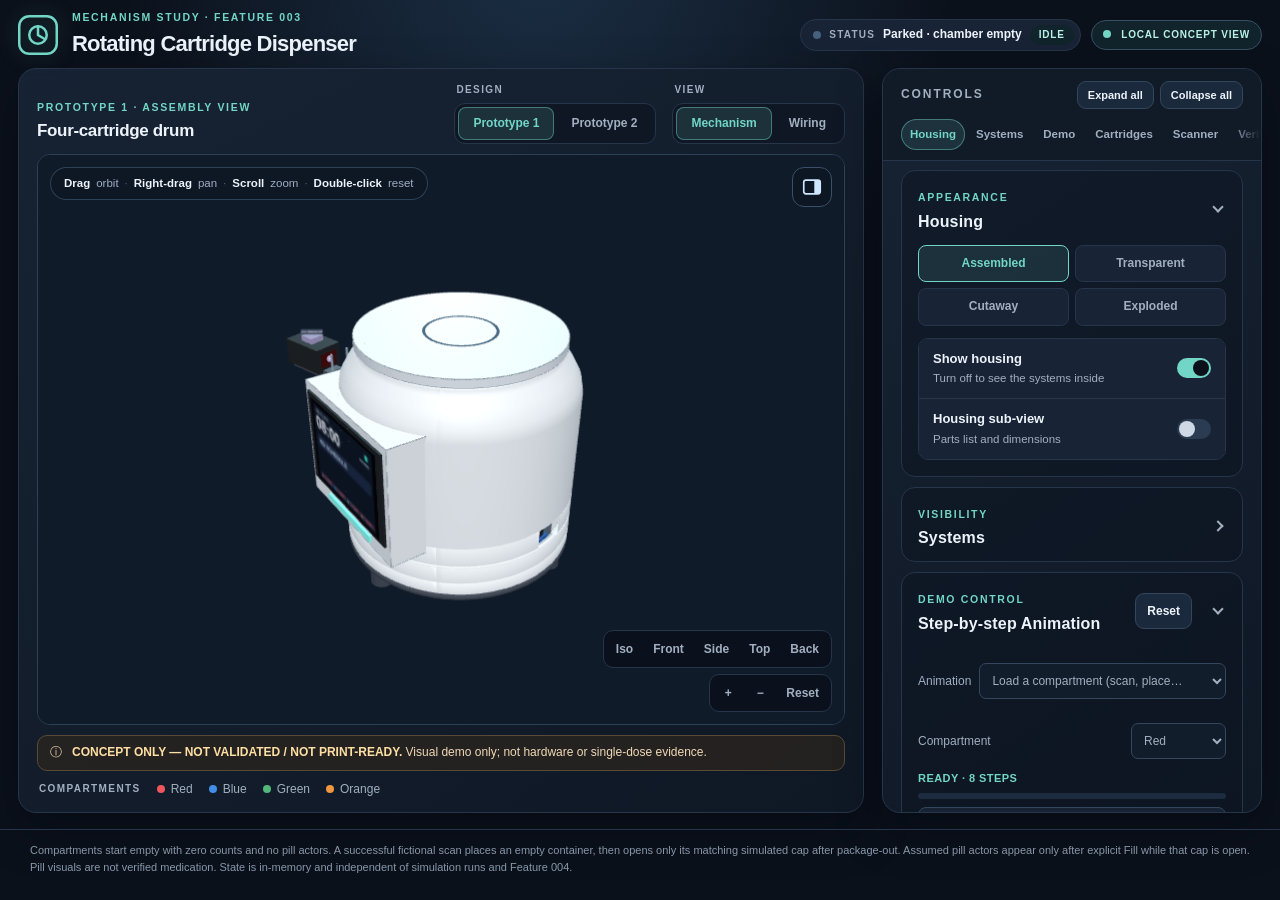
==== commit ebf97055: "Added subsystems" ====
--- a/docs/visualizer/index.html
+++ b/docs/visualizer/index.html
@@ -18,11 +18,15 @@
   <script defer src="wiring-3d.js"></script>
   <script defer src="wiring-layout3d.js"></script>
   <script defer src="ring-magazine.js"></script>
+  <script defer src="verification-controller.js"></script>
+  <script defer src="schedule-controller.js"></script>
+  <script defer src="housing-modules.js"></script>
   <script defer src="reference-look.js"></script>
   <script defer src="app.js"></script>
   <script defer src="step-animations.js"></script>
   <script defer src="ring-ui.js"></script>
   <script defer src="ui-nav.js"></script>
+  <script defer src="subsystem-ui.js"></script>
 </head>
 <body>
   <header class="topbar">
@@ -120,24 +124,21 @@
       <section class="control-section ring-section" id="ringSection" data-nav="Ring" hidden>
         <div class="section-title"><div><span class="eyebrow" id="ringSectionEyebrow">PROTOTYPE 2</span><h2 id="ringSectionTitle">Ring magazine</h2></div></div>
         <div id="ringTools">
-          <details class="how-details"><summary>How a ring turns</summary><p class="small-note">The stepper under the floor swings one arm. A carriage on the arm (servo S1) slides to the chosen ring and servo S2 lifts the pin up through that ring's curved slot in the floor, into a sealed channel under the ring's inner rim, never into a pill pocket. The pin pushes a drive tooth hanging under a divider and the ring rolls on its four balls, centred by PTFE-lined walls and clamped by its own lock pad when idle. The fixed pocket floor has no holes under the pockets, so each divider slides its pill (standing on edge, any size or shape) across the floor until it drops through the one exit hole into one chute and one cup. Refill goes through that ring's small hatch, so no ring is ever removed. ASSUMED / NOT VALIDATED.</p></details>
+          <details class="how-details"><summary>How a ring turns</summary><p class="small-note">The stepper under the floor swings one arm. A carriage on the arm (servo S1) slides to the chosen ring and servo S2 lifts the pin up through that ring's curved slot in the floor, into a sealed channel under the ring's inner rim, never into a pill pocket. The pin pushes a drive tooth hanging under a divider and the ring rolls on its 14 steel balls (1 mm), centred by PTFE-lined walls and clamped by its own lock pad when idle. The fixed pocket floor has no holes under the pockets, so each divider slides its pill (standing on edge, any size or shape) across the floor until it drops through the one exit hole into one chute and one cup. Refill needs no ring movement: one flap in the lid lifts over the five queue pockets of every ring and a pill is dropped straight into each empty pocket; the rounded divider tops shed a pill that lands on them into a pocket. ASSUMED / NOT VALIDATED.</p></details>
           <p id="pocketInfo" class="small-note"></p>
-          <div class="switch-list">
-            <label class="switch-row"><span><strong>Show bearings</strong><small>Fades the rings to 20% so the hub, balls, cage and pin slots show from above</small></span><input id="ringBearings" class="switch" type="checkbox" autocomplete="off"></label>
-          </div>
           <p class="sub-title">Weight and stability (assumed masses)</p>
           <div class="readout-grid"><div><span>Total mass</span><strong id="stabMass">-</strong></div><div><span>Centre of mass above table</span><strong id="stabCom">-</strong></div><div><span>Rotating mass (limit 150 g)</span><strong id="stabRot">-</strong></div><div><span>Tips over at</span><strong id="stabTip">-</strong></div></div>
-          <p class="sub-title">Refill (small hatch above the ring)</p>
+          <p class="sub-title">Refill (flap over all four rings)</p>
           <button id="ringFillAll" class="primary-button wide" type="button">Refill all rings (one click)</button>
           <p id="ringGuide" class="small-note"></p>
+          <div class="rotation-buttons">
+            <button id="ringOpenLid" class="secondary-button" type="button">Open flap</button>
+            <button id="ringFill" class="secondary-button" type="button">Fill every ring</button>
+            <button id="ringCloseLid" class="secondary-button" type="button">Close flap</button>
+          </div>
+          <p class="small-note">With the flap open, add one pill to a ring:</p>
           <div class="button-grid four-col" id="refillRings">
             <button class="color-button red" data-ring="0" type="button">Red</button><button class="color-button blue" data-ring="1" type="button">Blue</button><button class="color-button green" data-ring="2" type="button">Green</button><button class="color-button orange" data-ring="3" type="button">Orange</button>
-          </div>
-          <div class="rotation-buttons">
-            <button id="ringOpenLid" class="secondary-button" type="button">Open hatch</button>
-            <button id="ringLoad" class="secondary-button" type="button">Pour 1 pill</button>
-            <button id="ringFill" class="secondary-button" type="button">Fill this ring</button>
-            <button id="ringCloseLid" class="secondary-button" type="button">Close hatch</button>
           </div>
           <p id="ringRefillNote" class="small-note" aria-live="polite"></p>
         </div>
@@ -149,7 +150,10 @@
           <label class="switch-row flip sub"><input id="rotationOnlyToggle" type="radio" name="subsystemView" autocomplete="off"> Rotation mechanism</label>
           <label class="switch-row flip sub"><input id="mountOnlyToggle" type="radio" name="subsystemView" autocomplete="off"> Stepper mount</label>
           <label class="switch-row flip sub"><input id="compartmentOnlyToggle" type="radio" name="subsystemView" autocomplete="off"> Compartments &amp; decks</label>
+          <label id="ringBearingsRow" class="switch-row flip sub deep" hidden><input id="ringBearings" type="checkbox" autocomplete="off"> Show bearings</label>
           <label class="switch-row flip"><input id="scannerSubsystemToggle" type="checkbox" checked> Subsystem 2: Barcode scanner</label>
+          <label class="switch-row flip"><input id="verifySubsystemToggle" type="checkbox" checked autocomplete="off"> Subsystem 3: Verification sensors</label>
+          <label class="switch-row flip"><input id="displaySubsystemToggle" type="checkbox" checked autocomplete="off"> Subsystem 4: Touchscreen &amp; LED</label>
           <label class="switch-row flip"><input id="labelsToggle" type="checkbox" checked> Show labels</label>
           <label class="switch-row flip"><input id="dimensionsToggle" type="checkbox"> Show dimensions</label>
         </div>
@@ -260,6 +264,27 @@
         <div id="barcodeControls" class="barcode-list"></div>
         <p id="loadingNotice" class="small-note">All four supported compartments are empty, count zero, closed, and locked. No pill actors are shown; failed scans place nothing.</p>
       </section>
+      <section class="control-section verify-section" data-nav="Verify">
+        <div class="section-title"><div><span class="eyebrow">SUBSYSTEM 3 · VERIFICATION</span><h2>Pill and compartment checks</h2></div><span id="verBeam" class="status-pill">BEAM CLEAR</span></div>
+        <p class="small-note">Each ring has two IR level sensors under its floor: READY at the pocket next to the exit and FULL at the last queue pocket. An IR break-beam across the exit funnel sees every pill that falls. Sensors show in Prototype 2. ASSUMED / NOT VALIDATED.</p>
+        <div id="verRings" class="ver-rings"></div>
+        <div class="ver-verdict"><span>Last dispense</span><strong id="verLast">none yet</strong></div>
+        <p class="small-note">A dispense is VERIFIED when the beam saw exactly one pill and the ring count dropped by one. A ring takes another pill of the SAME colour only while it has a free pocket.</p>
+      </section>
+      <section class="control-section touch-section" data-nav="Touchscreen">
+        <div class="section-title"><div><span class="eyebrow">SUBSYSTEM 4 · TOUCHSCREEN &amp; LED</span><h2>Dose schedule</h2></div><span id="ledState" class="status-pill">LED idle</span></div>
+        <p class="small-note">The 2.4 in touchscreen on the housing shows the clock, the next dose and the ring levels. This form is the touch input. A dose becomes DUE at its time; you tap TAKE to dispense it. ASSUMED / NOT VALIDATED, no medical use.</p>
+        <div class="clock-row"><div><span class="clock-label">Simulated clock</span><strong id="clockText">08:00</strong></div><div class="clock-btns"><button id="clockPlus1" class="secondary-button" type="button">+1 min</button><button id="clockPlus15" class="secondary-button" type="button">+15 min</button><button id="clockPlus60" class="secondary-button" type="button">+1 h</button><button id="clockPlay" class="secondary-button" type="button" aria-pressed="false">Play</button></div></div>
+        <div class="sched-line"><label for="clockInput">Set clock</label><input id="clockInput" type="time" value="08:00" autocomplete="off"><button id="clockSet" class="quiet-button" type="button">Set</button></div>
+        <p class="sub-title">Add a scheduled pill</p>
+        <div class="seg-group four" role="radiogroup" aria-label="Pill colour">
+          <label class="seg"><input type="radio" name="schedColor" value="red" checked autocomplete="off"><span>Red</span></label><label class="seg"><input type="radio" name="schedColor" value="blue" autocomplete="off"><span>Blue</span></label><label class="seg"><input type="radio" name="schedColor" value="green" autocomplete="off"><span>Green</span></label><label class="seg"><input type="radio" name="schedColor" value="orange" autocomplete="off"><span>Orange</span></label>
+        </div>
+        <div class="sched-line"><label for="schedTime">Time</label><input id="schedTime" type="time" value="08:05" autocomplete="off"><button id="schedAdd" class="primary-button" type="button">Add to schedule</button></div>
+        <p id="schedMsg" class="small-note" aria-live="polite"></p>
+        <ul id="schedList" class="sched-list"></ul>
+        <div id="dueBox" class="due-box" hidden><div><strong id="dueText"></strong><small id="dueReason"></small></div><button id="takeBtn" class="primary-button" type="button">TAKE (tap)</button></div>
+      </section>
       <section class="control-section status-section" data-nav="Status" aria-live="polite" aria-atomic="false">
         <div class="section-title"><div><span class="eyebrow">LIVE STATUS</span><h2 id="phaseLabel">Parked</h2></div><span id="busyBadge" class="status-pill">IDLE</span></div>
         <div class="readout-grid"><div><span>Crank</span><strong id="servoStatus">180°</strong></div><div><span>Pin</span><strong id="pinStatus">UP</strong></div><div><span>Blade tip</span><strong id="bladeStatus">−5.2 mm</strong></div><div><span>Tongue edge</span><strong id="tongueStatus">+5.7 mm</strong></div><div><span>Tray</span><strong id="trayStatus">0 visual pills</strong></div><div><span>Actor</span><strong id="actorStatus">None — chamber empty</strong></div><div><span>Scanner</span><strong id="scannerStatus">Idle</strong></div></div>
--- a/docs/visualizer/ui-polish.css
+++ b/docs/visualizer/ui-polish.css
@@ -134,4 +134,51 @@
   .topbar-status .live-badge i { margin-right: 5px; }
   .switch-block { flex: 1 1 100%; }
   .scene-switches .seg-group { width: 100%; grid-template-columns: 1fr 1fr; }
-}+}
+/* Systems list: a sub option nested under a sub view */
+.switch-row.sub.deep { padding-left: 48px; background: #131d2b; }
+.switch-row.flip.sub.deep { font-weight: 500; color: #8fd0ff; }
+
+/* Subsystem 3: verification */
+.status-pill.alert { border-color: #ffb347; background: rgba(255, 179, 71, .14); color: #ffd08a; }
+.ver-rings { display: grid; gap: 6px; margin: 8px 0 10px; }
+.ver-ring { display: grid; grid-template-columns: 14px minmax(78px, 1fr) auto; grid-template-areas: "dot name level" "dot store store"; gap: 2px 10px; align-items: center; padding: 9px 12px; border: 1px solid var(--line); border-radius: 10px; background: var(--panel2); }
+.ver-ring > .dot { grid-area: dot; margin: 0; }
+.ver-name { grid-area: name; display: grid; }
+.ver-name small { color: var(--muted); font-size: 11px; letter-spacing: .04em; }
+.ver-level { grid-area: level; padding: 3px 10px; border-radius: 999px; background: #1d2b3e; color: var(--muted); font-size: 11px; font-weight: 800; letter-spacing: .08em; }
+.ver-ring.partial .ver-level { background: rgba(113, 214, 198, .14); color: var(--accent); }
+.ver-ring.full .ver-level { background: rgba(255, 179, 71, .16); color: #ffd08a; }
+.ver-ring.empty .ver-level { background: rgba(239, 85, 92, .16); color: #ff9aa0; }
+.ver-ring.bad { border-color: #ef555c; }
+.ver-ring .ver-store { grid-area: store; color: var(--muted); font-size: 12px; }
+.ver-verdict { display: flex; flex-wrap: wrap; align-items: baseline; justify-content: space-between; gap: 6px; padding: 9px 12px; border: 1px solid var(--line); border-radius: 10px; background: var(--surface); }
+.ver-verdict span { color: var(--muted); font-size: 11px; font-weight: 800; letter-spacing: .12em; text-transform: uppercase; }
+.ver-verdict strong { font-size: 13px; }
+.ver-verdict strong.ok { color: #51b879; }
+.ver-verdict strong.bad { color: #ff9aa0; }
+
+/* Subsystem 4: touchscreen schedule */
+.clock-row { display: flex; flex-wrap: wrap; align-items: center; justify-content: space-between; gap: 10px; margin: 6px 0 10px; }
+.clock-label { display: block; color: var(--muted); font-size: 11px; font-weight: 800; letter-spacing: .12em; text-transform: uppercase; }
+#clockText { font-size: 34px; font-variant-numeric: tabular-nums; letter-spacing: .02em; }
+.clock-btns { display: flex; flex-wrap: wrap; gap: 6px; }
+.clock-btns .secondary-button { min-width: 60px; }
+.clock-btns .secondary-button[aria-pressed="true"] { border-color: var(--accent); color: var(--accent); }
+.sched-line { display: grid; grid-template-columns: auto minmax(110px, 1fr) auto; align-items: center; gap: 8px; margin: 8px 0; color: var(--muted); font-size: 12px; }
+.sched-line input[type=time] { min-height: 36px; padding: 6px 8px; border: 1px solid #34465c; border-radius: 8px; background: #121d2b; color: var(--text); font: inherit; }
+.seg-group.four { grid-template-columns: repeat(4, 1fr); }
+.sched-list { display: grid; gap: 5px; margin: 8px 0 0; padding: 0; list-style: none; }
+.sched-item { display: grid; grid-template-columns: 12px 52px 1fr auto auto; align-items: center; gap: 8px; padding: 7px 10px; border: 1px solid var(--line); border-radius: 9px; background: var(--panel2); font-size: 12px; }
+.sched-item .dot { margin: 0; }
+.sched-item strong { font-variant-numeric: tabular-nums; }
+.sched-item em { font-style: normal; font-size: 10.5px; font-weight: 800; letter-spacing: .08em; color: var(--muted); }
+.sched-item.due, .sched-item.taking { border-color: #ffb347; }
+.sched-item.due em, .sched-item.taking em { color: #ffd08a; }
+.sched-item.taken em { color: #51b879; }
+.sched-item.missed em, .sched-item.failed em { color: #ff9aa0; }
+.sched-empty { padding: 10px; color: var(--muted); font-size: 12px; text-align: center; }
+.due-box { display: flex; align-items: center; justify-content: space-between; gap: 10px; margin-top: 10px; padding: 10px 12px; border: 1px solid #ffb347; border-radius: 10px; background: rgba(255, 179, 71, .1); }
+.due-box strong { color: #ffd08a; font-size: 13px; }
+.due-box small { display: block; margin-top: 3px; color: #e8d3ad; font-size: 11.5px; line-height: 1.35; }
+.due-box small:empty { display: none; }
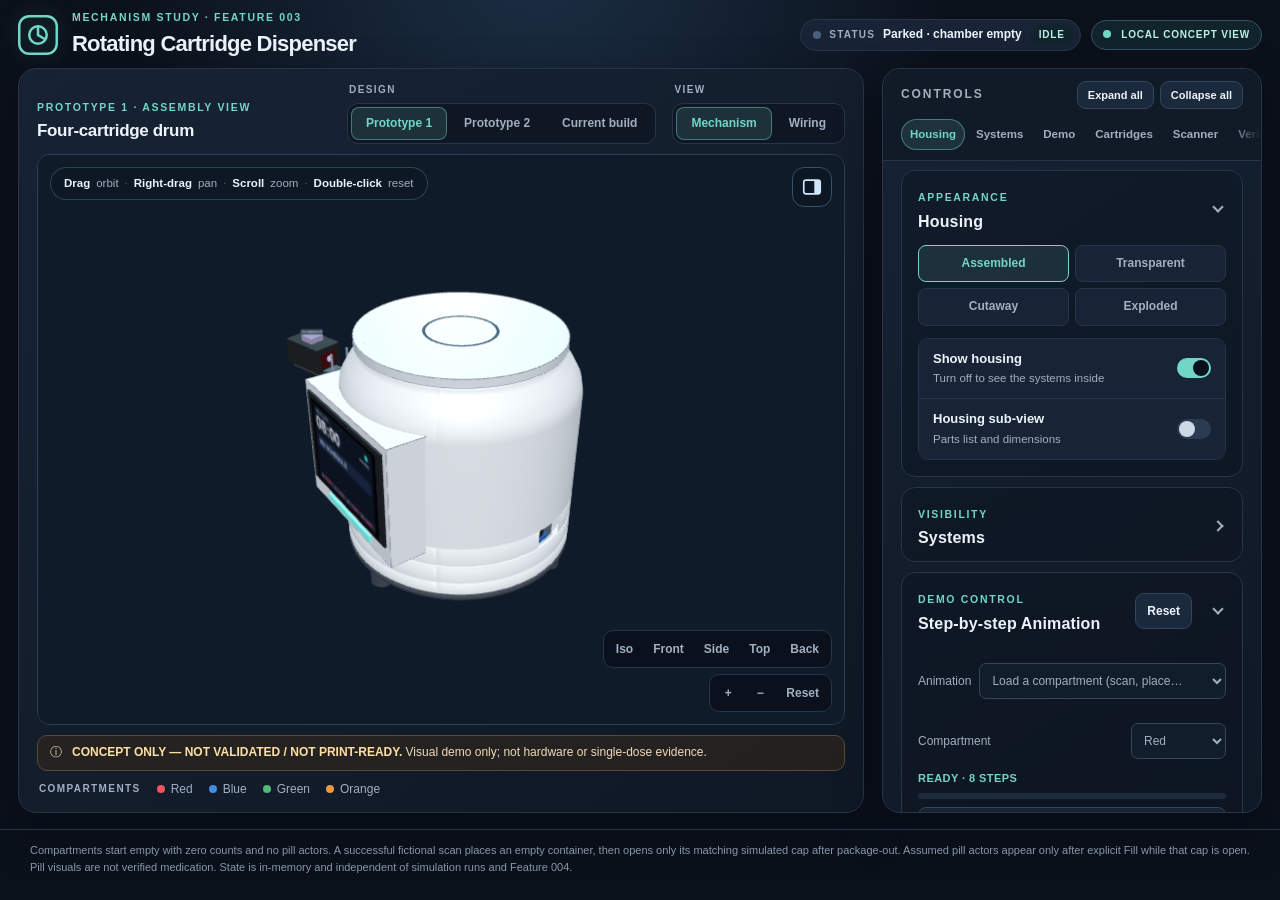
==== commit 4127580a: "Reprogrammed electronics, Arduino UNO compatible" ====
--- a/docs/visualizer/index.html
+++ b/docs/visualizer/index.html
@@ -27,6 +27,8 @@
   <script defer src="ring-ui.js"></script>
   <script defer src="ui-nav.js"></script>
   <script defer src="subsystem-ui.js"></script>
+  <script defer src="build-controller.js"></script>
+  <script defer src="build-ui.js"></script>
 </head>
 <body>
   <header class="topbar">
@@ -44,6 +46,7 @@
       <div class="scene-heading"><div class="scene-title"><span class="eyebrow" id="protoEyebrow">PROTOTYPE 1 · ASSEMBLY VIEW</span><h2 id="protoTitle">Four-cartridge drum</h2></div><div class="scene-switches"><div class="switch-block"><span class="seg-caption" id="capDesign">Design</span><div class="seg-group proto-tabs" role="radiogroup" aria-labelledby="capDesign">
           <label class="seg"><input type="radio" name="designOpt" value="legacy" checked autocomplete="off"><span>Prototype 1</span></label>
           <label class="seg"><input type="radio" name="designOpt" value="ring" autocomplete="off"><span>Prototype 2</span></label>
+          <label class="seg"><input type="radio" name="designOpt" value="build" autocomplete="off"><span>Current build</span></label>
         </div></div><div class="switch-block"><span class="seg-caption" id="capView">View</span><div class="seg-group view-modes" role="radiogroup" aria-labelledby="capView">
           <label class="seg"><input type="radio" name="viewMode" value="mechanism" checked autocomplete="off"><span>Mechanism</span></label>
           <label class="seg"><input type="radio" name="viewMode" value="wiring" autocomplete="off"><span>Wiring</span></label>
@@ -121,10 +124,28 @@
           <label class="switch-row"><span><strong>Housing sub-view</strong><small>Parts list and dimensions</small></span><input id="housingOnlyToggle" class="switch" type="radio" name="subsystemView" autocomplete="off"></label>
         </div>
       </section>
+      <section class="control-section build-section" id="buildSection" data-nav="Build" hidden>
+        <div class="section-title"><div><span class="eyebrow">CURRENT BUILD</span><h2>One cartridge on the stepper</h2></div><span id="buildBadge" class="status-pill">STOPPED</span></div>
+        <p class="small-note">What we have built so far, driven by the electronics code (<code>electronics-ESP32/scheduling-system</code>). There is no pin, solenoid or sensor: at each scheduled time the ESP32 spins the cartridge for 2 s per pill, then stops. The firmware cannot check that a pill came out, so every dose counts as taken. Shapes follow photos of the printed parts; sizes are ASSUMED, not measured CAD. NOT VALIDATED.</p>
+        <div class="readout-grid"><div><span>Clock</span><strong id="buildClock">08:00:00</strong></div><div><span>Motor</span><strong id="buildMotor">Stopped</strong></div><div><span>Dose</span><strong id="buildDose">None due</strong></div><div><span>Pills in cartridge</span><strong id="buildCart">12</strong></div><div><span>Pills in tray</span><strong id="buildTray">0</strong></div></div>
+        <p class="sub-title">Clock speed</p>
+        <div class="seg-group four" role="radiogroup" aria-label="Clock speed">
+          <label class="seg"><input type="radio" name="buildSpeed" value="1" autocomplete="off"><span>1x</span></label><label class="seg"><input type="radio" name="buildSpeed" value="10" checked autocomplete="off"><span>10x</span></label><label class="seg"><input type="radio" name="buildSpeed" value="60" autocomplete="off"><span>60x</span></label><label class="seg"><input type="radio" name="buildSpeed" value="300" autocomplete="off"><span>300x</span></label>
+        </div>
+        <div class="rotation-buttons"><button id="buildPlay" class="secondary-button" type="button">Pause</button><button id="buildStop" class="secondary-button" type="button">Stop motor</button><button id="buildReset" class="secondary-button" type="button">Reset demo</button></div>
+        <div class="sched-line"><label for="buildClockInput">Set clock</label><input id="buildClockInput" type="time" value="08:00" autocomplete="off"><button id="buildClockSet" class="quiet-button" type="button">Set</button></div>
+        <p class="sub-title">Schedule (my_schedule.h)</p>
+        <div class="sched-line"><label for="buildTime">Time</label><input id="buildTime" type="time" value="08:05" autocomplete="off"><label for="buildPills">Pills</label></div>
+        <div class="sched-line"><input id="buildPills" type="number" min="1" max="5" value="1" autocomplete="off"><span></span><button id="buildAdd" class="primary-button" type="button">Add dose</button></div>
+        <p id="buildMsg" class="small-note" aria-live="polite"></p>
+        <ul id="buildList" class="sched-list"></ul>
+        <p class="sub-title">Cartridge and tray</p>
+        <div class="rotation-buttons"><button id="buildRefill" class="secondary-button" type="button">Refill cartridge</button><button id="buildEmpty" class="secondary-button" type="button">Empty tray</button></div>
+      </section>
       <section class="control-section ring-section" id="ringSection" data-nav="Ring" hidden>
         <div class="section-title"><div><span class="eyebrow" id="ringSectionEyebrow">PROTOTYPE 2</span><h2 id="ringSectionTitle">Ring magazine</h2></div></div>
         <div id="ringTools">
-          <details class="how-details"><summary>How a ring turns</summary><p class="small-note">The stepper under the floor swings one arm. A carriage on the arm (servo S1) slides to the chosen ring and servo S2 lifts the pin up through that ring's curved slot in the floor, into a sealed channel under the ring's inner rim, never into a pill pocket. The pin pushes a drive tooth hanging under a divider and the ring rolls on its 14 steel balls (1 mm), centred by PTFE-lined walls and clamped by its own lock pad when idle. The fixed pocket floor has no holes under the pockets, so each divider slides its pill (standing on edge, any size or shape) across the floor until it drops through the one exit hole into one chute and one cup. Refill needs no ring movement: one flap in the lid lifts over the five queue pockets of every ring and a pill is dropped straight into each empty pocket; the rounded divider tops shed a pill that lands on them into a pocket. ASSUMED / NOT VALIDATED.</p></details>
+          <details class="how-details"><summary>How a ring turns</summary><p class="small-note">The stepper under the floor swings one arm. A carriage on the arm (servo S1) slides to the chosen ring and servo S2 lifts the pin up through that ring's curved slot in the floor, into a sealed channel under the ring's inner rim, never into a pill pocket. The pin pushes a drive tooth hanging under a divider and the ring rolls on its 14 steel balls (1 mm), centred by PTFE-lined walls and held by a spring-plunger detent when idle. The fixed pocket floor has no holes under the pockets, so each divider slides its pill (standing on edge, any size or shape) across the floor until it drops through the one exit hole into one chute and one cup. Refill needs no ring movement: one flap in the lid lifts over the five queue pockets of every ring and a pill is dropped straight into each empty pocket; the rounded divider tops shed a pill that lands on them into a pocket. ASSUMED / NOT VALIDATED.</p></details>
           <p id="pocketInfo" class="small-note"></p>
           <p class="sub-title">Weight and stability (assumed masses)</p>
           <div class="readout-grid"><div><span>Total mass</span><strong id="stabMass">-</strong></div><div><span>Centre of mass above table</span><strong id="stabCom">-</strong></div><div><span>Rotating mass (limit 150 g)</span><strong id="stabRot">-</strong></div><div><span>Tips over at</span><strong id="stabTip">-</strong></div></div>
@@ -149,6 +170,7 @@
           <label class="switch-row flip"><input id="mechanismToggle" type="checkbox" checked> Subsystem 1: Dispensing mechanism</label>
           <label class="switch-row flip sub"><input id="rotationOnlyToggle" type="radio" name="subsystemView" autocomplete="off"> Rotation mechanism</label>
           <label class="switch-row flip sub"><input id="mountOnlyToggle" type="radio" name="subsystemView" autocomplete="off"> Stepper mount</label>
+          <label class="switch-row flip sub"><input id="lockOnlyToggle" type="radio" name="subsystemView" autocomplete="off"> Locking rod</label>
           <label class="switch-row flip sub"><input id="compartmentOnlyToggle" type="radio" name="subsystemView" autocomplete="off"> Compartments &amp; decks</label>
           <label id="ringBearingsRow" class="switch-row flip sub deep" hidden><input id="ringBearings" type="checkbox" autocomplete="off"> Show bearings</label>
           <label class="switch-row flip"><input id="scannerSubsystemToggle" type="checkbox" checked> Subsystem 2: Barcode scanner</label>
--- a/docs/visualizer/ui-polish.css
+++ b/docs/visualizer/ui-polish.css
@@ -182,3 +182,11 @@
 .due-box strong { color: #ffd08a; font-size: 13px; }
 .due-box small { display: block; margin-top: 3px; color: #e8d3ad; font-size: 11.5px; line-height: 1.35; }
 .due-box small:empty { display: none; }
+
+/* Current build tab (build-ui.js): third design tab, only its own panel section is shown */
+.scene-switches .seg-group.proto-tabs { grid-template-columns: repeat(3, auto); }
+@media (max-width: 760px) { .scene-switches .seg-group.proto-tabs { grid-template-columns: repeat(3, 1fr); } }
+body.build-view #controlPanel .control-section:not(.build-section) { display: none; }
+body.build-view .legend { display: none; }
+.sched-line input[type=number] { min-height: 36px; width: 100%; padding: 6px 8px; border: 1px solid #34465c; border-radius: 8px; background: #121d2b; color: var(--text); font: inherit; }
+.sched-item.build { grid-template-columns: 52px 1fr auto auto; }
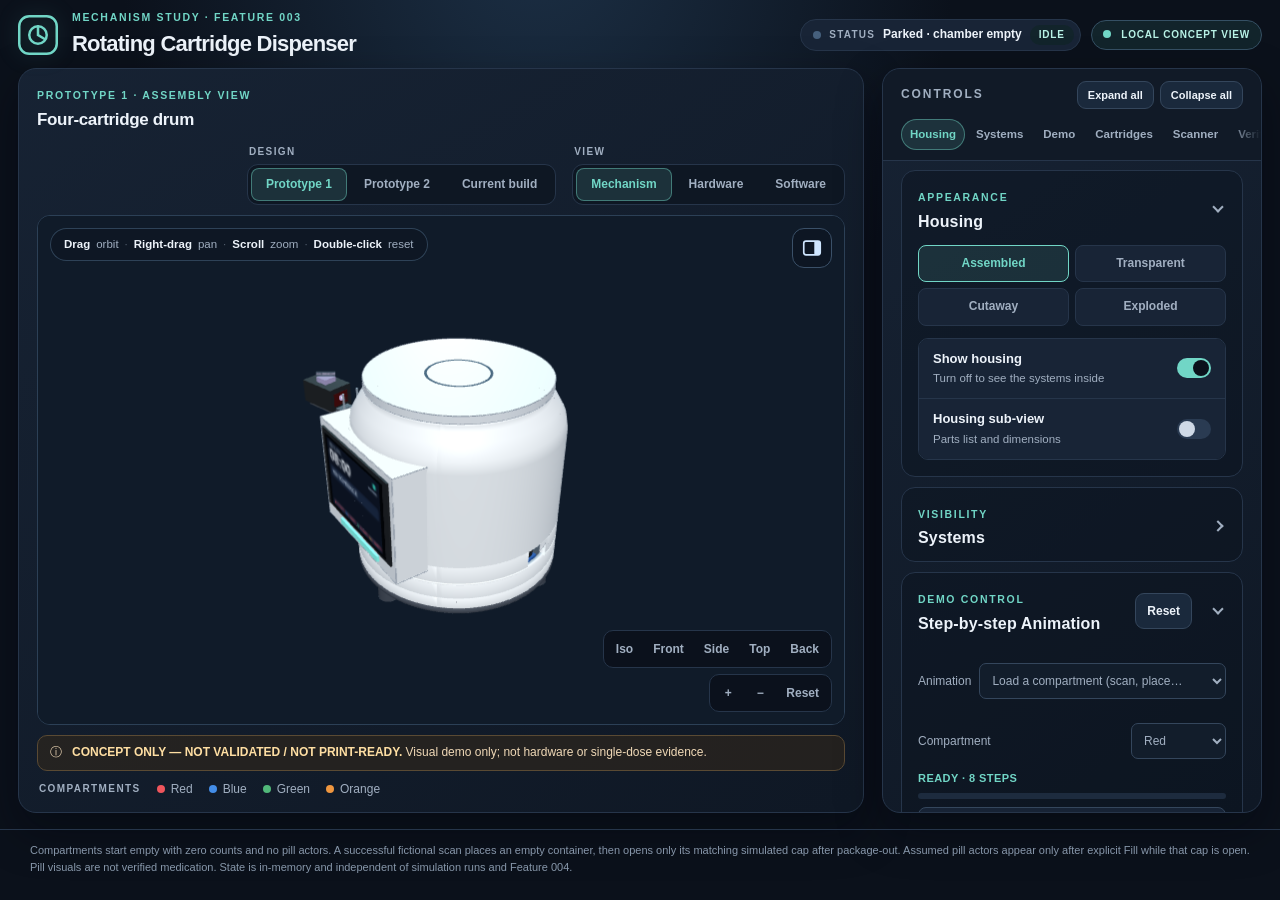
==== commit 335a1ba8: "Rename viewer wiring view to hardware" ====
--- a/docs/visualizer/index.html
+++ b/docs/visualizer/index.html
@@ -14,6 +14,7 @@
   <script defer src="demo-controller.js"></script>
   <script defer src="rotation-spec.js"></script>
   <script defer src="wiring-spec.js"></script>
+  <script defer src="wiring-board.js"></script>
   <script defer src="wiring-model.js"></script>
   <script defer src="wiring-3d.js"></script>
   <script defer src="wiring-layout3d.js"></script>
@@ -26,6 +27,7 @@
   <script defer src="step-animations.js"></script>
   <script defer src="ring-ui.js"></script>
   <script defer src="ui-nav.js"></script>
+  <script defer src="software-view.js"></script>
   <script defer src="subsystem-ui.js"></script>
   <script defer src="build-controller.js"></script>
   <script defer src="build-ui.js"></script>
@@ -49,7 +51,8 @@
           <label class="seg"><input type="radio" name="designOpt" value="build" autocomplete="off"><span>Current build</span></label>
         </div></div><div class="switch-block"><span class="seg-caption" id="capView">View</span><div class="seg-group view-modes" role="radiogroup" aria-labelledby="capView">
           <label class="seg"><input type="radio" name="viewMode" value="mechanism" checked autocomplete="off"><span>Mechanism</span></label>
-          <label class="seg"><input type="radio" name="viewMode" value="wiring" autocomplete="off"><span>Wiring</span></label>
+          <label class="seg"><input type="radio" name="viewMode" value="wiring" autocomplete="off"><span>Hardware</span></label>
+          <label class="seg"><input type="radio" name="viewMode" value="software" autocomplete="off"><span>Software</span></label>
         </div></div></div></div>
       <div id="sceneHost" class="scene-host" role="img" aria-label="Three-dimensional concept showing four colored cartridges around a rotating drum">
         <span class="scene-hint" id="sceneHint"><b>Drag</b> orbit <i>·</i> <b>Right-drag</b> pan <i>·</i> <b>Scroll</b> zoom <i>·</i> <b>Double-click</b> reset</span>
@@ -72,16 +75,17 @@
           </div>
         </div>
         <div id="wiringHud" class="wiring-hud" hidden>
-          <div class="hud-head"><strong>ESP32-S3 wiring</strong><span id="wiringHudNote" class="hud-note"></span><button id="wiringHudToggle" class="hud-toggle" type="button" aria-expanded="true" aria-label="Collapse wiring panel" title="Collapse">&#9662;</button></div>
+          <div class="hud-head"><strong id="wiringHudTitle">ESP32-S3 hardware</strong><span id="wiringHudNote" class="hud-note"></span><button id="wiringHudToggle" class="hud-toggle" type="button" aria-expanded="true" aria-label="Collapse wiring panel" title="Collapse">&#9662;</button></div>
           <div class="hud-toggles">
             <label><input id="wireSignal" type="checkbox" checked autocomplete="off"> Signals</label>
             <label><input id="wireMotor" type="checkbox" checked autocomplete="off"> Motor cable</label>
             <label><input id="wirePower" type="checkbox" checked autocomplete="off"> 5 V / GND</label>
           </div>
           <ul id="wiringHudRows" class="hud-rows"></ul>
-          <p class="hud-foot">Red +5 V · grey GND · hall OUT also has a 10 kΩ pull-up to 3V3</p>
-        </div>
-        <iframe id="wiringFrame" class="wiring-frame" title="Wiring diagram, live from the 3D viewer" hidden></iframe>
+          <p id="wiringHudFoot" class="hud-foot">Red +5 V · grey GND · hall OUT also has a 10 kΩ pull-up to 3V3</p>
+        </div>
+        <iframe id="wiringFrame" class="wiring-frame" title="Hardware diagram, live from the 3D viewer" hidden></iframe>
+        <div id="softwareView" class="sw-pane" role="region" aria-label="Firmware software flowchart" tabindex="0"></div>
         <div id="webglFallback" class="fallback" hidden><strong>WebGL is unavailable</strong><p>Enable hardware acceleration or use a browser/device with WebGL support. The demo controls remain available, but the 3D scene cannot be rendered.</p></div>
       </div>
       <div class="concept-notice"><span aria-hidden="true">ⓘ</span><span><strong>CONCEPT ONLY — NOT VALIDATED / NOT PRINT-READY.</strong> Visual demo only; not hardware or single-dose evidence.</span></div>
@@ -93,9 +97,21 @@
         <span class="panel-bar-actions"><button id="panelExpand" class="quiet-button" type="button">Expand all</button><button id="panelCollapse" class="quiet-button" type="button">Collapse all</button></span>
         <nav id="panelNav" class="panel-nav" aria-label="Jump to a control section"></nav>
       </div>
-      <section class="control-section wiring-panel" id="wiringPanel" data-nav="Wiring" hidden>
-        <div class="section-title"><div><span class="eyebrow">WIRING</span><h2>Systems</h2></div></div>
-        <div class="seg-group wiring-styles" role="radiogroup" aria-label="Wiring view">
+      <section class="control-section software-panel" id="softwarePanel" data-nav="Software" hidden>
+        <div class="section-title"><div><span class="eyebrow">SOFTWARE</span><h2>Firmware flowchart</h2></div></div>
+        <div class="seg-group board-switch" role="radiogroup" aria-label="Board">
+          <label class="seg"><input type="radio" name="boardOptSw" value="esp32" checked autocomplete="off"><span>ESP32-S3</span></label>
+          <label class="seg"><input type="radio" name="boardOptSw" value="uno" autocomplete="off"><span>Arduino UNO</span></label>
+        </div>
+        <p class="small-note" id="softwareNote"></p>
+      </section>
+      <section class="control-section wiring-panel" id="wiringPanel" data-nav="Hardware" hidden>
+        <div class="section-title"><div><span class="eyebrow">HARDWARE</span><h2>Systems</h2></div></div>
+        <div class="seg-group board-switch" role="radiogroup" aria-label="Board">
+          <label class="seg"><input type="radio" name="boardOpt" value="esp32" checked autocomplete="off"><span>ESP32-S3</span></label>
+          <label class="seg"><input type="radio" name="boardOpt" value="uno" autocomplete="off"><span>Arduino UNO</span></label>
+        </div>
+        <div class="seg-group wiring-styles" role="radiogroup" aria-label="Hardware view">
           <label class="seg"><input type="radio" name="wiringStyle" value="wiring3d" checked autocomplete="off"><span>In place 3D</span></label>
           <label class="seg"><input type="radio" name="wiringStyle" value="wiringlayout" autocomplete="off"><span>Layout 3D</span></label>
           <label class="seg"><input type="radio" name="wiringStyle" value="wiring2d" autocomplete="off"><span>2D diagram</span></label>
@@ -107,7 +123,7 @@
         </div>
       </section>
       <section class="control-section wiring-panel" id="wiringPins" data-nav="Pins" hidden>
-        <div class="section-title"><div><span class="eyebrow">WIRING</span><h2>Pin table</h2></div><span id="wiringTableCount" class="count-badge"></span></div>
+        <div class="section-title"><div><span class="eyebrow">HARDWARE</span><h2>Pin table</h2></div><span id="wiringTableCount" class="count-badge"></span></div>
         <div class="pin-table-wrap"><table class="pin-table"><thead><tr><th>Pin</th><th>Signal</th><th>Connects to</th><th>Live</th></tr></thead><tbody id="pinTableRows"></tbody></table></div>
         <p class="small-note">Pins of the ticked systems only; the ESP32's power pins belong to Power supply. ASSUMED / NOT VALIDATED.</p>
       </section>
@@ -126,7 +142,7 @@
       </section>
       <section class="control-section build-section" id="buildSection" data-nav="Build" hidden>
         <div class="section-title"><div><span class="eyebrow">CURRENT BUILD</span><h2>One cartridge on the stepper</h2></div><span id="buildBadge" class="status-pill">STOPPED</span></div>
-        <p class="small-note">What we have built so far, driven by the electronics code (<code>electronics-ESP32/scheduling-system</code>). There is no pin, solenoid or sensor: at each scheduled time the ESP32 spins the cartridge for 2 s per pill, then stops. The firmware cannot check that a pill came out, so every dose counts as taken. Shapes follow photos of the printed parts; sizes are ASSUMED, not measured CAD. NOT VALIDATED.</p>
+        <p class="small-note">What we have built so far, driven by the electronics code (<code>electronics-ESP32/scheduling-system</code>). There is no pin, solenoid or sensor: at each scheduled time the ESP32 turns the cartridge 30° for every pill (one window of the ring), pauses 1 s after each move so the pill can fall, then stops. The firmware cannot check that a pill came out, so every dose counts as taken. Shapes follow photos of the printed parts; sizes are ASSUMED, not measured CAD. NOT VALIDATED.</p>
         <div class="readout-grid"><div><span>Clock</span><strong id="buildClock">08:00:00</strong></div><div><span>Motor</span><strong id="buildMotor">Stopped</strong></div><div><span>Dose</span><strong id="buildDose">None due</strong></div><div><span>Pills in cartridge</span><strong id="buildCart">12</strong></div><div><span>Pills in tray</span><strong id="buildTray">0</strong></div></div>
         <p class="sub-title">Clock speed</p>
         <div class="seg-group four" role="radiogroup" aria-label="Clock speed">
--- a/docs/visualizer/overrides.css
+++ b/docs/visualizer/overrides.css
@@ -417,7 +417,7 @@
 
 /* viewer modes: mechanism 3D, wiring 3D, wiring 2D */
 .scene-heading { flex-wrap: wrap; gap: 10px; }
-.view-modes { grid-template-columns: repeat(2, auto); width: auto; flex: 0 0 auto; }
+.view-modes { grid-template-columns: repeat(3, auto); width: auto; flex: 0 0 auto; }
 .view-modes .seg { padding: 7px 14px; white-space: nowrap; }
 .scene-host { position: relative; }
 .wiring-frame { position: absolute; inset: 0; width: 100%; height: 100%; border: 0; background: #0b111b; z-index: 6; border-radius: inherit; }
@@ -460,6 +460,19 @@
 .pin-table tr.on td.live { color: var(--text); font-weight: 700; }
 
 .wiring-styles { grid-template-columns: repeat(3, 1fr); margin-bottom: 10px; }
+.board-switch { margin: 2px 0 10px; }
+.seg:has(input:disabled) { opacity: .4; cursor: not-allowed; }
+.seg input:disabled { cursor: not-allowed; }
+
+/* Software view: the flowchart replaces the 3D scene */
+.sw-pane { display: none; position: absolute; inset: 0; z-index: 6; overflow: auto; box-sizing: border-box; padding: 12px 14px 18px; background: #0b111b; border-radius: inherit; }
+body.software-view .sw-pane { display: block; }
+body.software-view #controlPanel .control-section:not(.software-panel) { display: none; }
+.sw-pane svg { display: block; width: 100%; min-width: 760px; max-width: 1180px; height: auto; margin: 0 auto; font-family: inherit; }
+.sw-pane .sw-head { max-width: 1180px; margin: 0 auto 8px; display: flex; flex-wrap: wrap; align-items: baseline; gap: 4px 14px; }
+.sw-pane .sw-head strong { font-size: 15px; color: var(--text); }
+.sw-pane .sw-head span { font-size: 11.5px; color: var(--muted); }
+.sw-pane .sw-foot { max-width: 1180px; margin: 8px auto 0; font-size: 11px; color: var(--muted); }
 
 /* side panel: collapsible sections under a small toolbar */
 .panel { padding-top: 0; }
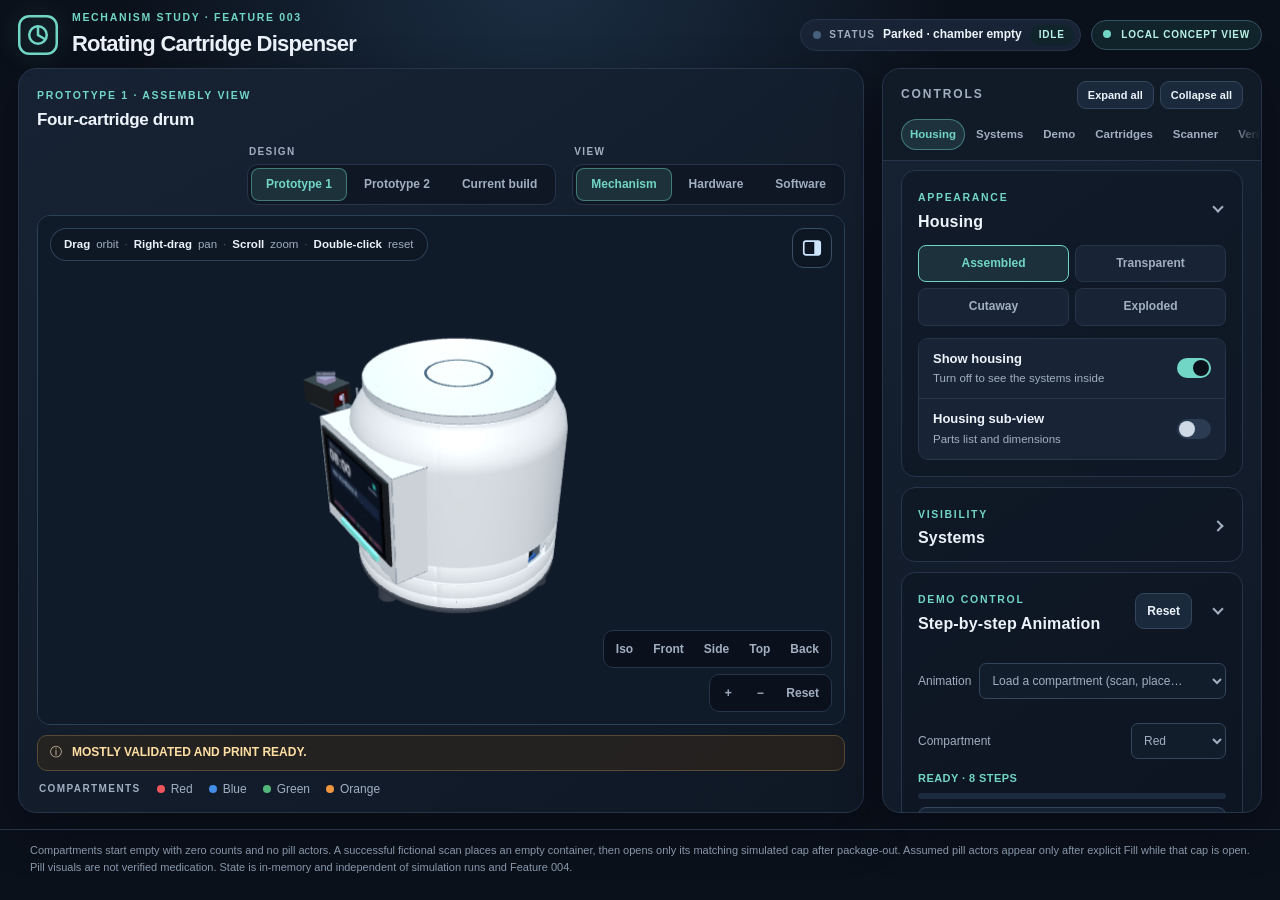
==== commit e004da34: "Remove cartridge inventory section from UI and related rendering logic" ====
--- a/docs/visualizer/index.html
+++ b/docs/visualizer/index.html
@@ -88,7 +88,7 @@
         <div id="softwareView" class="sw-pane" role="region" aria-label="Firmware software flowchart" tabindex="0"></div>
         <div id="webglFallback" class="fallback" hidden><strong>WebGL is unavailable</strong><p>Enable hardware acceleration or use a browser/device with WebGL support. The demo controls remain available, but the 3D scene cannot be rendered.</p></div>
       </div>
-      <div class="concept-notice"><span aria-hidden="true">ⓘ</span><span><strong>CONCEPT ONLY — NOT VALIDATED / NOT PRINT-READY.</strong> Visual demo only; not hardware or single-dose evidence.</span></div>
+      <div class="concept-notice"><span aria-hidden="true">ⓘ</span><span><strong>MOSTLY VALIDATED AND PRINT READY.</strong></span></div>
       <div class="legend" aria-label="Supported empty compartment colors"><span><i class="dot red"></i>Red</span><span><i class="dot blue"></i>Blue</span><span><i class="dot green"></i>Green</span><span><i class="dot orange"></i>Orange</span></div>
     </section>
     <aside class="panel card" id="controlPanel" data-active="view" aria-label="Demo controls and status">
@@ -103,7 +103,6 @@
           <label class="seg"><input type="radio" name="boardOptSw" value="esp32" checked autocomplete="off"><span>ESP32-S3</span></label>
           <label class="seg"><input type="radio" name="boardOptSw" value="uno" autocomplete="off"><span>Arduino UNO</span></label>
         </div>
-        <p class="small-note" id="softwareNote"></p>
       </section>
       <section class="control-section wiring-panel" id="wiringPanel" data-nav="Hardware" hidden>
         <div class="section-title"><div><span class="eyebrow">HARDWARE</span><h2>Systems</h2></div></div>
--- a/docs/visualizer/overrides.css
+++ b/docs/visualizer/overrides.css
@@ -468,11 +468,18 @@
 .sw-pane { display: none; position: absolute; inset: 0; z-index: 6; overflow: auto; box-sizing: border-box; padding: 12px 14px 18px; background: #0b111b; border-radius: inherit; }
 body.software-view .sw-pane { display: block; }
 body.software-view #controlPanel .control-section:not(.software-panel) { display: none; }
-.sw-pane svg { display: block; width: 100%; min-width: 760px; max-width: 1180px; height: auto; margin: 0 auto; font-family: inherit; }
-.sw-pane .sw-head { max-width: 1180px; margin: 0 auto 8px; display: flex; flex-wrap: wrap; align-items: baseline; gap: 4px 14px; }
+.sw-pane svg { display: block; width: 100%; min-width: 520px; max-width: 780px; height: auto; margin: 0 auto; font-family: inherit; }
+.sw-pane .sw-head { position: sticky; top: -12px; z-index: 2; max-width: 780px; margin: 0 auto 8px; padding: 12px 0 6px; background: #0b111b; display: flex; flex-wrap: wrap; align-items: baseline; gap: 4px 14px; }
 .sw-pane .sw-head strong { font-size: 15px; color: var(--text); }
 .sw-pane .sw-head span { font-size: 11.5px; color: var(--muted); }
-.sw-pane .sw-foot { max-width: 1180px; margin: 8px auto 0; font-size: 11px; color: var(--muted); }
+.sw-pane .sw-foot { max-width: 780px; margin: 8px auto 0; font-size: 11px; color: var(--muted); }
+.sw-pane .sw-full-btn { margin-left: auto; padding: 5px 12px; font-size: 12px; }
+.sw-pane:fullscreen, .sw-pane.sw-full { padding: 12px 20px 14px; border-radius: 0; }
+.sw-pane.sw-full { position: fixed; inset: 0; z-index: 100; }
+body.software-view .sw-pane:fullscreen, body.software-view .sw-pane.sw-full { display: flex; flex-direction: column; overflow: hidden; }
+.sw-pane:fullscreen .sw-head, .sw-pane.sw-full .sw-head { position: static; flex: none; width: 100%; max-width: none; margin: 0 0 6px; padding: 0; }
+.sw-pane:fullscreen svg, .sw-pane.sw-full svg { flex: 1 1 0; min-height: 0; min-width: 0; width: 100%; max-width: none; height: auto; }
+.sw-pane:fullscreen .sw-foot, .sw-pane.sw-full .sw-foot { display: none; }
 
 /* side panel: collapsible sections under a small toolbar */
 .panel { padding-top: 0; }
